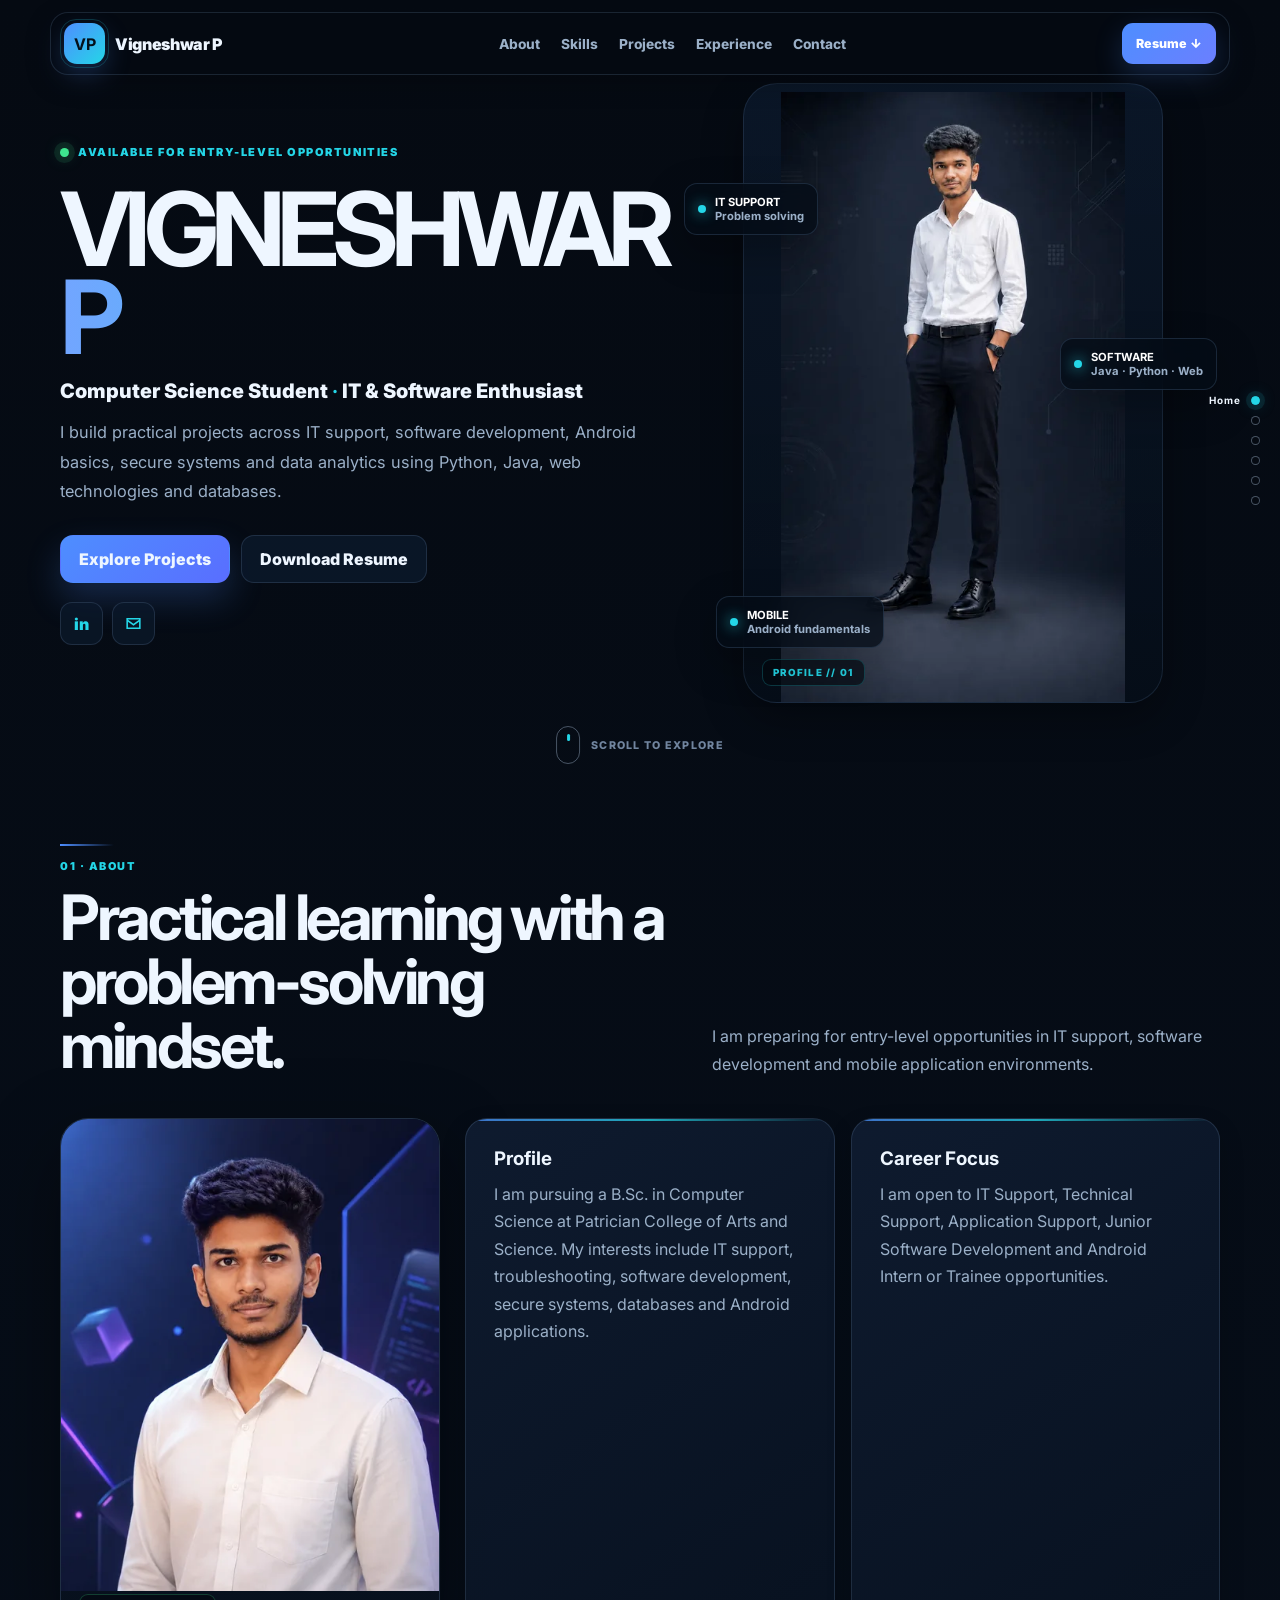
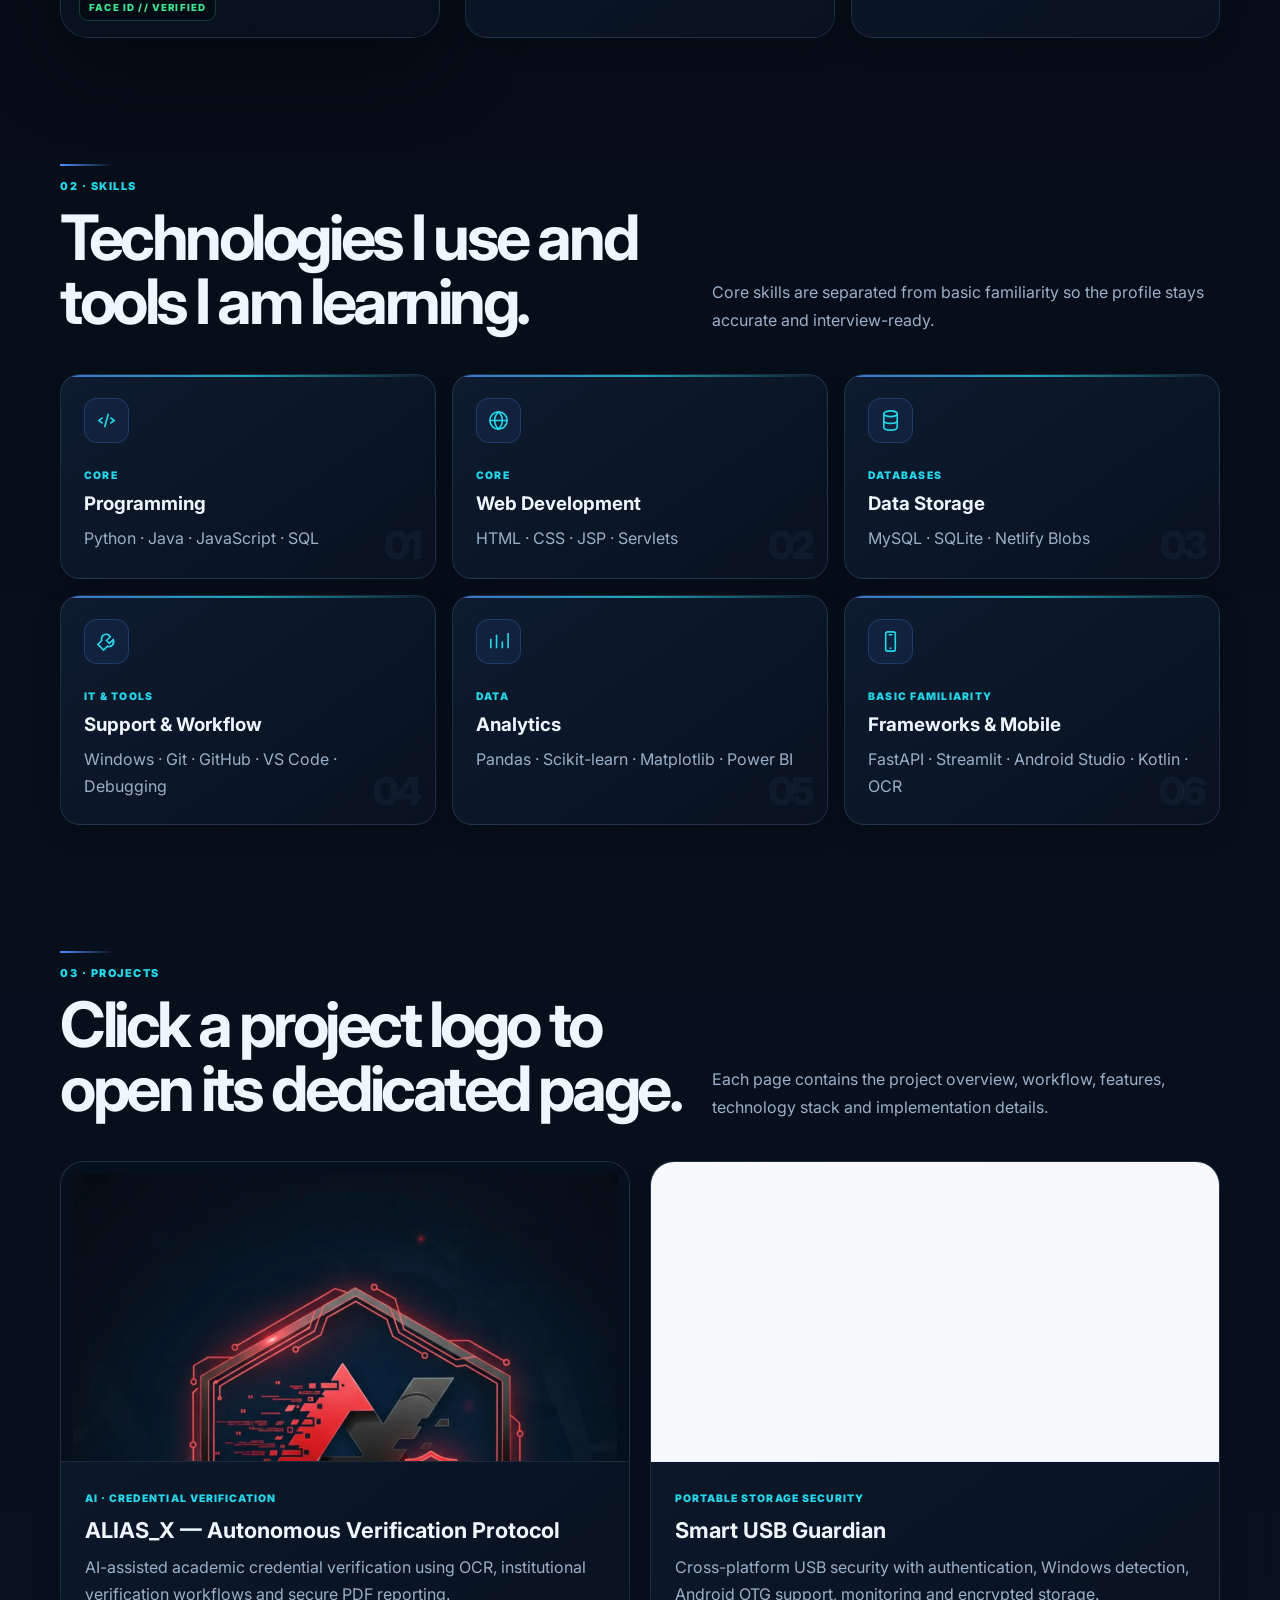
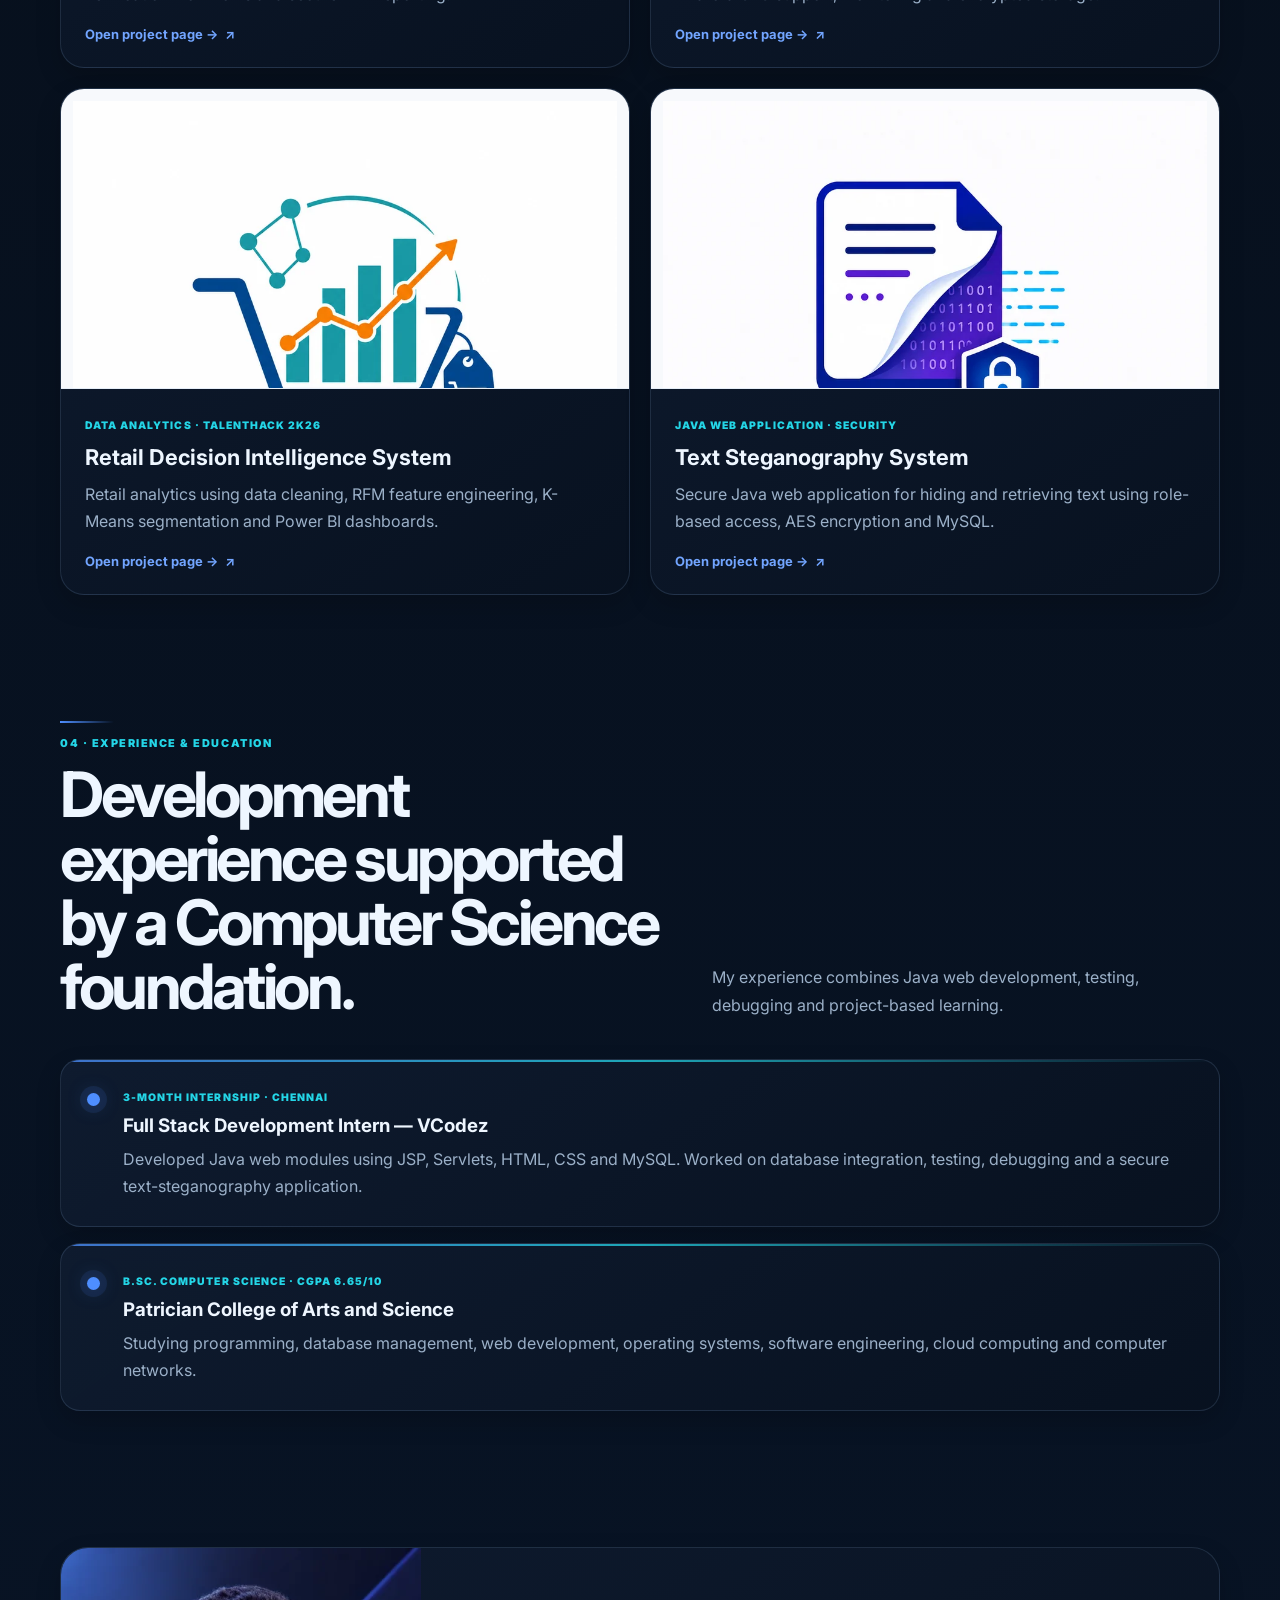
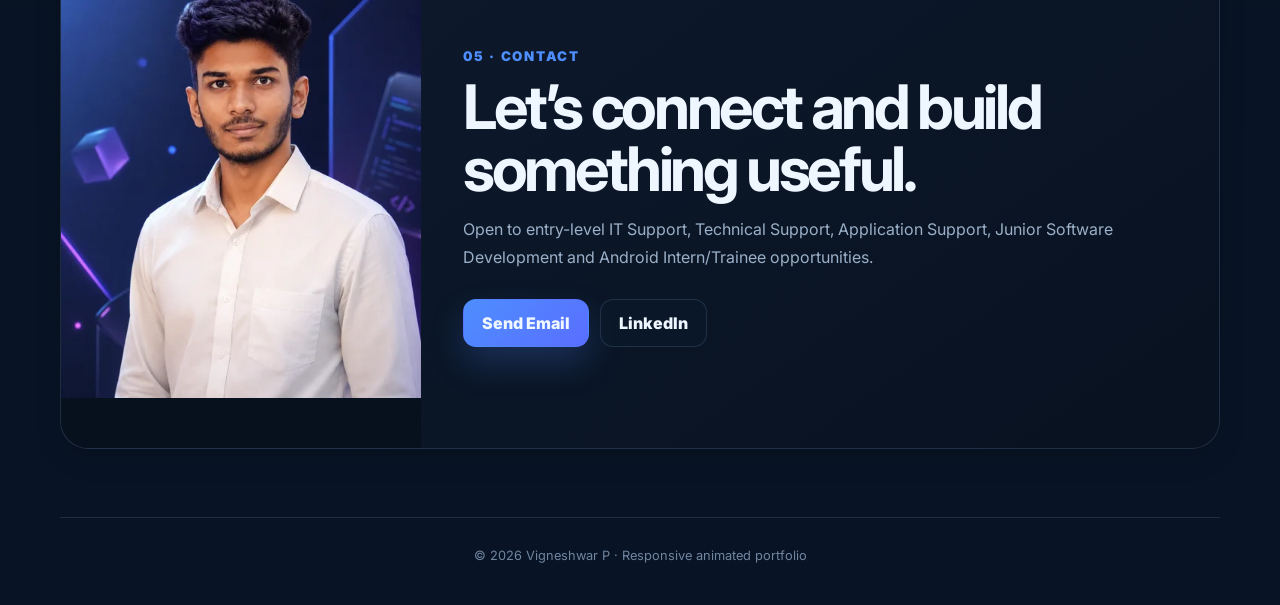
==== index.html @ 5cabbe76 "Add files via upload" ====
<!DOCTYPE html>

<html lang="en">
<head>
<meta charset="utf-8"/><meta content="width=device-width,initial-scale=1,viewport-fit=cover" name="viewport"/>
<meta content="Portfolio of Vigneshwar P" name="description"/>
<title>Vigneshwar P | Portfolio</title>
<meta content="#050a12" name="theme-color"/>
<meta content="dark" name="color-scheme"/>
<link href="https://fonts.googleapis.com" rel="preconnect"/>
<link crossorigin="" href="https://fonts.gstatic.com" rel="preconnect"/>
<link href="https://fonts.googleapis.com/css2?family=Inter:wght@400;500;600;700;800;900&amp;display=swap" rel="stylesheet"/>
<link href="assets/css/main.css?v=responsive-3" rel="stylesheet"/>
<link href="assets/images/favicon.svg" rel="icon" type="image/svg+xml"/></head>
<body><div aria-hidden="true" class="boot-screen" id="boot"><div class="boot-core"><div class="boot-logo">VP</div><p>INITIALIZING PORTFOLIO</p><div class="boot-line"><span></span></div></div></div>
<aside aria-label="Page section guide" class="section-guide"><a href="#home"><b>Home</b><span></span></a><a href="#about"><b>About</b><span></span></a><a href="#skills"><b>Skills</b><span></span></a><a href="#projects"><b>Projects</b><span></span></a><a href="#experience"><b>Experience</b><span></span></a><a href="#contact"><b>Contact</b><span></span></a></aside><div class="progress" id="progress"></div>
<header class="header">
<a class="brand" href="#home"><b>VP</b><span>Vigneshwar P</span></a>
<button aria-label="Open navigation" aria-controls="nav" class="menu" id="menu" type="button"><span aria-hidden="true" class="menu-icon"><i></i><i></i><i></i></span></button>
<nav class="nav" id="nav"><a href="#about">About</a><a href="#skills">Skills</a><a href="#projects">Projects</a><a href="#experience">Experience</a><a href="#contact">Contact</a></nav>
<a class="resume" download="Vigneshwar_P_Resume.pdf" href="assets/documents/Vigneshwar_P_Resume.pdf">Resume ↓</a>
</header>
<main>
<section class="section hero" id="home">
<div class="hero-copy">
<div class="eyebrow">AVAILABLE FOR ENTRY-LEVEL OPPORTUNITIES</div>
<h1>VIGNESHWAR<span>P</span></h1>
<p class="role">Computer Science Student <strong>·</strong> IT &amp; Software Enthusiast</p>
<p class="hero-summary">I build practical projects across IT support, software development, Android basics, secure systems and data analytics using Python, Java, web technologies and databases.</p>
<div class="hero-actions"><a class="btn primary" href="#projects">Explore Projects</a><a class="btn" download="Vigneshwar_P_Resume.pdf" href="assets/documents/Vigneshwar_P_Resume.pdf">Download Resume</a></div>
<div class="socials"><a aria-label="LinkedIn" href="https://www.linkedin.com/in/vigneshwar-p" rel="noreferrer" target="_blank">in</a><a aria-label="Email" href="mailto:pvicky6942@gmail.com"><svg aria-hidden="true" viewbox="0 0 24 24"><path d="M3 5h18v14H3V5Zm2 2v.3l7 5.1 7-5.1V7H5Zm14 10V9.8l-7 5.1-7-5.1V17h14Z"></path></svg></a></div>
</div>
<div class="hero-visual"><div class="hero-orb"></div><div class="hero-frame"><img alt="Vigneshwar P" decoding="async" fetchpriority="high" height="1350" loading="eager" sizes="(max-width:620px) 290px, 360px" src="assets/images/profile-full-760.webp" srcset="assets/images/profile-full-480.webp 480w, assets/images/profile-full-760.webp 760w" width="760"/></div><div class="hud-chip hud-one"><i></i><span><strong>IT SUPPORT</strong><br/>Problem solving</span></div><div class="hud-chip hud-two"><i></i><span><strong>SOFTWARE</strong><br/>Java · Python · Web</span></div><div class="hud-chip hud-three"><i></i><span><strong>MOBILE</strong><br/>Android fundamentals</span></div></div>
<a class="scroll-guide" href="#about"><span class="mouse"></span><span>SCROLL TO EXPLORE</span></a></section>
<section class="section" id="about">
<div class="section-head reveal"><div><small>01 · ABOUT</small><h2>Practical learning with a problem-solving mindset.</h2></div><p>I am preparing for entry-level opportunities in IT support, software development and mobile application environments.</p></div>
<div class="about-grid">
<div class="about-photo reveal"><img alt="Vigneshwar P portrait" decoding="async" height="900" loading="lazy" sizes="(max-width:620px) 100vw, 360px" src="assets/images/profile-portrait-720.webp" srcset="assets/images/profile-portrait-480.webp 480w, assets/images/profile-portrait-720.webp 720w" width="720"/></div>
<div class="about-content stagger">
<article class="panel"><h3>Profile</h3><p>I am pursuing a B.Sc. in Computer Science at Patrician College of Arts and Science. My interests include IT support, troubleshooting, software development, secure systems, databases and Android applications.</p></article>
<article class="panel"><h3>Career Focus</h3><p>I am open to IT Support, Technical Support, Application Support, Junior Software Development and Android Intern or Trainee opportunities.</p></article>
</div>
</div>
</section>
<section class="section" id="skills">
<div class="section-head reveal"><div><small>02 · SKILLS</small><h2>Technologies I use and tools I am learning.</h2></div><p>Core skills are separated from basic familiarity so the profile stays accurate and interview-ready.</p></div>
<div class="skills-grid stagger">
<article class="skill-card" data-code="01"><div class="skill-icon"><svg viewbox="0 0 24 24"><path d="m8 9-4 3 4 3M16 9l4 3-4 3M14 5l-4 14"></path></svg></div><small>CORE</small><h3>Programming</h3><p>Python · Java · JavaScript · SQL</p></article>
<article class="skill-card" data-code="02"><div class="skill-icon"><svg viewbox="0 0 24 24"><circle cx="12" cy="12" r="9"></circle><path d="M3 12h18M12 3c3 3 4 6 4 9s-1 6-4 9c-3-3-4-6-4-9s1-6 4-9Z"></path></svg></div><small>CORE</small><h3>Web Development</h3><p>HTML · CSS · JSP · Servlets</p></article>
<article class="skill-card" data-code="03"><div class="skill-icon"><svg viewbox="0 0 24 24"><ellipse cx="12" cy="5" rx="7" ry="3"></ellipse><path d="M5 5v7c0 1.7 3.1 3 7 3s7-1.3 7-3V5M5 12v7c0 1.7 3.1 3 7 3s7-1.3 7-3v-7"></path></svg></div><small>DATABASES</small><h3>Data Storage</h3><p>MySQL · SQLite · Netlify Blobs</p></article>
<article class="skill-card" data-code="04"><div class="skill-icon"><svg viewbox="0 0 24 24"><path d="M14 5a5 5 0 0 0-7 6L3 15l6 6 4-4a5 5 0 0 0 6-7l-4 4-3-3 4-4Z"></path></svg></div><small>IT &amp; TOOLS</small><h3>Support &amp; Workflow</h3><p>Windows · Git · GitHub · VS Code · Debugging</p></article>
<article class="skill-card" data-code="05"><div class="skill-icon"><svg viewbox="0 0 24 24"><path d="M4 19V9M10 19V5M16 19v-7M22 19V3"></path></svg></div><small>DATA</small><h3>Analytics</h3><p>Pandas · Scikit-learn · Matplotlib · Power BI</p></article>
<article class="skill-card" data-code="06"><div class="skill-icon"><svg viewbox="0 0 24 24"><rect height="20" rx="2" width="10" x="7" y="2"></rect><path d="M10 5h4M11 19h2"></path></svg></div><small>BASIC FAMILIARITY</small><h3>Frameworks &amp; Mobile</h3><p>FastAPI · Streamlit · Android Studio · Kotlin · OCR</p></article>
</div>
</section>
<section class="section" id="projects">
<div class="section-head reveal"><div><small>03 · PROJECTS</small><h2>Click a project logo to open its dedicated page.</h2></div><p>Each page contains the project overview, workflow, features, technology stack and implementation details.</p></div>
<div class="projects-grid stagger"><a aria-label="Open ALIAS_X — Autonomous Verification Protocol project page" class="project-card" href="alias-x.html">
<div class="project-logo dark-logo"><img alt="ALIAS_X — Autonomous Verification Protocol logo" decoding="async" height="924" loading="lazy" sizes="(max-width:620px) 100vw, 560px" src="assets/images/logos/alias-x-900.webp" srcset="assets/images/logos/alias-x-480.webp 480w, assets/images/logos/alias-x-900.webp 900w" width="873"/></div>
<div class="project-copy">
<span>AI · CREDENTIAL VERIFICATION</span>
<h3>ALIAS_X — Autonomous Verification Protocol</h3>
<p>AI-assisted academic credential verification using OCR, institutional verification workflows and secure PDF reporting.</p>
<b>Open project page →</b>
</div>
</a>
<a aria-label="Open Smart USB Guardian project page" class="project-card" href="smart-usb-guardian.html">
<div class="project-logo"><img alt="Smart USB Guardian logo" decoding="async" height="900" loading="lazy" sizes="(max-width:620px) 100vw, 560px" src="assets/images/logos/smart-usb-guardian-900.webp" srcset="assets/images/logos/smart-usb-guardian-480.webp 480w, assets/images/logos/smart-usb-guardian-900.webp 900w" width="900"/></div>
<div class="project-copy">
<span>PORTABLE STORAGE SECURITY</span>
<h3>Smart USB Guardian</h3>
<p>Cross-platform USB security with authentication, Windows detection, Android OTG support, monitoring and encrypted storage.</p>
<b>Open project page →</b>
</div>
</a>
<a aria-label="Open Retail Decision Intelligence System project page" class="project-card" href="retail-decision-intelligence.html">
<div class="project-logo"><img alt="Retail Decision Intelligence System logo" decoding="async" height="900" loading="lazy" sizes="(max-width:620px) 100vw, 560px" src="assets/images/logos/retail-decision-intelligence-900.webp" srcset="assets/images/logos/retail-decision-intelligence-480.webp 480w, assets/images/logos/retail-decision-intelligence-900.webp 900w" width="900"/></div>
<div class="project-copy">
<span>DATA ANALYTICS · TALENTHACK 2K26</span>
<h3>Retail Decision Intelligence System</h3>
<p>Retail analytics using data cleaning, RFM feature engineering, K-Means segmentation and Power BI dashboards.</p>
<b>Open project page →</b>
</div>
</a>
<a aria-label="Open Text Steganography System project page" class="project-card" href="text-steganography.html">
<div class="project-logo"><img alt="Text Steganography System logo" decoding="async" height="900" loading="lazy" sizes="(max-width:620px) 100vw, 560px" src="assets/images/logos/text-steganography-900.webp" srcset="assets/images/logos/text-steganography-480.webp 480w, assets/images/logos/text-steganography-900.webp 900w" width="900"/></div>
<div class="project-copy">
<span>JAVA WEB APPLICATION · SECURITY</span>
<h3>Text Steganography System</h3>
<p>Secure Java web application for hiding and retrieving text using role-based access, AES encryption and MySQL.</p>
<b>Open project page →</b>
</div>
</a></div>
</section>
<section class="section" id="experience">
<div class="section-head reveal"><div><small>04 · EXPERIENCE &amp; EDUCATION</small><h2>Development experience supported by a Computer Science foundation.</h2></div><p>My experience combines Java web development, testing, debugging and project-based learning.</p></div>
<div class="timeline stagger">
<article><small>3-MONTH INTERNSHIP · CHENNAI</small><h3>Full Stack Development Intern — VCodez</h3><p>Developed Java web modules using JSP, Servlets, HTML, CSS and MySQL. Worked on database integration, testing, debugging and a secure text-steganography application.</p></article>
<article><small>B.SC. COMPUTER SCIENCE · CGPA 6.65/10</small><h3>Patrician College of Arts and Science</h3><p>Studying programming, database management, web development, operating systems, software engineering, cloud computing and computer networks.</p></article>
</div>
</section>
<section class="section" id="contact">
<div class="contact-card reveal"><div class="contact-photo"><img alt="Vigneshwar P" decoding="async" height="900" loading="lazy" sizes="(max-width:620px) 100vw, 360px" src="assets/images/profile-portrait-720.webp" srcset="assets/images/profile-portrait-480.webp 480w, assets/images/profile-portrait-720.webp 720w" width="720"/></div><div class="contact-copy"><small style="color:var(--blue);font-weight:900;letter-spacing:.13em">05 · CONTACT</small><h2>Let’s connect and build something useful.</h2><p>Open to entry-level IT Support, Technical Support, Application Support, Junior Software Development and Android Intern/Trainee opportunities.</p><div class="hero-actions"><a class="btn primary" href="mailto:pvicky6942@gmail.com">Send Email</a><a class="btn" href="https://www.linkedin.com/in/vigneshwar-p" rel="noreferrer" target="_blank">LinkedIn</a></div></div></div>
</section>
</main>
<footer>© <span id="year"></span> Vigneshwar P · Responsive animated portfolio</footer>
<script defer="" src="assets/js/main.js?v=responsive-3"></script>
</body>
</html>
---- assets/css/main.css ----
:root{
  --bg:#050a12;--bg-2:#07101d;--surface:#0b1525;--surface-2:#0f1c30;--surface-3:#13233b;
  --text:#eef6ff;--muted:#9bb0c8;--muted-2:#71859f;--line:rgba(143,178,220,.16);
  --blue:#4e8eff;--blue-2:#72a5ff;--cyan:#24d6e7;--violet:#8b5cf6;--green:#3ee58f;
  --danger:#ff668a;--shadow:0 28px 80px rgba(0,0,0,.38);--soft-shadow:0 16px 40px rgba(0,0,0,.25);
  --radius:24px;--font:"Inter","Roboto","Segoe UI",Arial,sans-serif
}
*{box-sizing:border-box}
html{scroll-behavior:smooth;scroll-padding-top:96px;-webkit-text-size-adjust:100%;text-size-adjust:100%}
body{margin:0;min-height:100%;overflow-x:hidden;color:var(--text);font-family:var(--font);font-synthesis:none;-webkit-font-smoothing:antialiased;text-rendering:optimizeLegibility;background:
  radial-gradient(circle at 14% 4%,rgba(78,142,255,.16),transparent 32rem),
  radial-gradient(circle at 88% 20%,rgba(36,214,231,.10),transparent 30rem),
  radial-gradient(circle at 60% 85%,rgba(139,92,246,.08),transparent 35rem),var(--bg)}
body::before{content:"";position:fixed;inset:0;z-index:-3;pointer-events:none;background-image:url("../images/tech-grid.svg");background-size:min(1200px,100vw) auto;background-position:center top;background-repeat:repeat-y;opacity:.34}
body::after{content:"";position:fixed;inset:0;z-index:-4;pointer-events:none;background-image:linear-gradient(rgba(126,164,211,.035) 1px,transparent 1px),linear-gradient(90deg,rgba(126,164,211,.035) 1px,transparent 1px);background-size:46px 46px;mask-image:linear-gradient(to bottom,rgba(0,0,0,.72),transparent 84%)}
a{color:inherit;text-decoration:none}img{display:block;max-width:100%;height:auto}button{font:inherit}button,a{-webkit-tap-highlight-color:transparent}::selection{background:rgba(78,142,255,.34);color:#fff}
.progress{position:fixed;left:0;top:0;z-index:9999;width:100%;height:3px;transform:scaleX(0);transform-origin:left;background:linear-gradient(90deg,var(--blue),var(--cyan),var(--violet));box-shadow:0 0 18px rgba(36,214,231,.5);will-change:transform}
.boot-screen{position:fixed;inset:0;z-index:10000;display:grid;place-items:center;background:#03070d;transition:opacity .45s ease,visibility .45s ease;animation:bootFallback .01s 1.65s forwards}
.boot-screen.hide{opacity:0;visibility:hidden}.boot-core{text-align:center}.boot-logo{width:78px;height:78px;margin:auto;display:grid;place-items:center;border:1px solid rgba(78,142,255,.45);border-radius:22px;background:linear-gradient(145deg,#0c1a2e,#07101d);font-weight:950;font-size:1.4rem;color:#fff;box-shadow:0 0 0 8px rgba(78,142,255,.05),0 0 54px rgba(36,214,231,.18);animation:bootPulse .9s ease both}.boot-core p{margin:20px 0 12px;color:var(--muted);font-size:.68rem;font-weight:850;letter-spacing:.2em}.boot-line{width:220px;height:3px;overflow:hidden;border-radius:999px;background:#122035}.boot-line span{display:block;width:0;height:100%;background:linear-gradient(90deg,var(--blue),var(--cyan));animation:bootLoad .8s .08s forwards}@keyframes bootFallback{to{opacity:0;visibility:hidden;pointer-events:none}}@keyframes bootPulse{from{opacity:0;transform:scale(.55) rotate(-10deg)}to{opacity:1;transform:none}}@keyframes bootLoad{to{width:100%}}
.header{position:fixed;top:12px;left:50%;z-index:800;transform:translateX(-50%);width:min(1180px,calc(100% - 24px));display:flex;align-items:center;justify-content:space-between;gap:18px;padding:10px 13px;border:1px solid var(--line);border-radius:18px;background:rgba(7,16,29,.84);backdrop-filter:blur(16px);box-shadow:0 12px 40px rgba(0,0,0,.26);transition:background .2s,border-color .2s,box-shadow .2s}
.header.scrolled{background:rgba(5,10,18,.96);border-color:rgba(78,142,255,.25);box-shadow:0 16px 46px rgba(0,0,0,.34)}
.brand{display:flex;align-items:center;gap:10px;font-weight:900;white-space:nowrap}.brand b{position:relative;display:grid;place-items:center;width:41px;height:41px;border-radius:13px;background:linear-gradient(135deg,var(--blue),var(--cyan));color:#04101a;box-shadow:0 10px 26px rgba(78,142,255,.25)}.brand b::after{content:"";position:absolute;inset:-4px;border:1px solid rgba(36,214,231,.3);border-radius:16px;opacity:.7}.brand span{letter-spacing:-.02em}
.nav{display:flex;align-items:center;gap:21px;color:var(--muted);font-size:.86rem;font-weight:760}.nav a{position:relative;padding:11px 0;transition:color .2s}.nav a::after{content:"";position:absolute;left:0;right:0;bottom:5px;height:2px;transform:scaleX(0);transform-origin:left;border-radius:99px;background:linear-gradient(90deg,var(--blue),var(--cyan));transition:transform .23s}.nav a:hover,.nav a.active{color:#fff}.nav a:hover::after,.nav a.active::after{transform:scaleX(1)}
.resume{display:inline-flex;align-items:center;justify-content:center;min-height:41px;padding:10px 14px;border-radius:11px;background:linear-gradient(135deg,var(--blue),#6b7fff);color:#fff;font-size:.78rem;font-weight:860;box-shadow:0 10px 28px rgba(78,142,255,.22);transition:transform .2s,box-shadow .2s}.resume:hover{transform:translateY(-2px);box-shadow:0 14px 34px rgba(78,142,255,.3)}
.menu{display:none;width:42px;height:42px;padding:0;border:1px solid var(--line);border-radius:12px;background:var(--surface-2);color:var(--text);place-items:center}.menu-icon{display:grid;width:20px;gap:4px}.menu-icon i{height:2px;border-radius:99px;background:currentColor;transition:.2s}.menu[aria-expanded="true"] .menu-icon i:nth-child(1){transform:translateY(6px) rotate(45deg)}.menu[aria-expanded="true"] .menu-icon i:nth-child(2){opacity:0}.menu[aria-expanded="true"] .menu-icon i:nth-child(3){transform:translateY(-6px) rotate(-45deg)}
.section{width:min(1160px,calc(100% - 34px));margin:auto;padding:100px 0;position:relative}.hero{min-height:100vh;padding-top:130px;display:grid;grid-template-columns:1.05fr .95fr;align-items:center;gap:45px}.hero-copy{position:relative;z-index:3;opacity:0;transform:translateX(-42px)}body.ready .hero-copy{animation:copyIn .82s .05s cubic-bezier(.2,.8,.2,1) forwards}@keyframes copyIn{to{opacity:1;transform:none}}
.eyebrow{display:inline-flex;align-items:center;gap:9px;color:var(--cyan);font-size:.69rem;font-weight:900;letter-spacing:.14em}.eyebrow::before{content:"";width:9px;height:9px;border-radius:50%;background:var(--green);box-shadow:0 0 0 6px rgba(62,229,143,.10),0 0 16px rgba(62,229,143,.4)}
.hero h1{margin:24px 0 18px;font-size:clamp(3.8rem,8vw,7.4rem);line-height:.86;letter-spacing:-.075em}.hero h1 span{display:block;background:linear-gradient(90deg,var(--blue-2),var(--cyan));-webkit-background-clip:text;background-clip:text;color:transparent}.role{margin:0 0 15px;font-size:clamp(1.02rem,2vw,1.25rem);font-weight:850}.role strong{color:var(--cyan)}.hero-summary{max-width:690px;margin:0;color:var(--muted);line-height:1.82;font-size:1.02rem}
.hero-actions{display:flex;gap:11px;flex-wrap:wrap;margin-top:28px}.btn{display:inline-flex;align-items:center;justify-content:center;gap:9px;min-height:48px;padding:12px 18px;border:1px solid var(--line);border-radius:13px;background:rgba(12,25,43,.82);color:var(--text);font-weight:850;transition:transform .2s,border-color .2s,background .2s,box-shadow .2s}.btn:hover{transform:translateY(-3px);border-color:rgba(78,142,255,.45);background:var(--surface-2);box-shadow:var(--soft-shadow)}.btn.primary{border-color:transparent;background:linear-gradient(135deg,var(--blue),#596eff);box-shadow:0 16px 34px rgba(78,142,255,.22)}.btn.primary:hover{box-shadow:0 20px 42px rgba(78,142,255,.32)}
.socials{display:flex;gap:9px;margin-top:19px}.socials a{display:grid;place-items:center;width:43px;height:43px;border:1px solid var(--line);border-radius:12px;background:rgba(12,25,43,.72);color:var(--cyan);font-weight:950;transition:.2s}.socials a:hover{transform:translateY(-3px);border-color:rgba(36,214,231,.4);box-shadow:0 14px 30px rgba(0,0,0,.25)}.socials svg{width:19px;height:19px;fill:currentColor}
.hero-visual{position:relative;min-height:650px;display:grid;place-items:center;isolation:isolate}.hero-orb{position:absolute;width:560px;height:560px;border-radius:50%;background:radial-gradient(circle,rgba(78,142,255,.20),rgba(36,214,231,.07) 42%,transparent 70%);filter:blur(1px);animation:orbBreath 5s ease-in-out infinite}.hero-visual::before,.hero-visual::after{content:"";position:absolute;border-radius:50%;border:1px solid rgba(78,142,255,.22);z-index:-1}.hero-visual::before{width:500px;height:500px;animation:orbit 22s linear infinite}.hero-visual::after{width:600px;height:360px;transform:rotate(27deg);border-color:rgba(36,214,231,.16);animation:orbitReverse 26s linear infinite}@keyframes orbit{to{rotate:360deg}}@keyframes orbitReverse{to{rotate:-360deg}}@keyframes orbBreath{50%{transform:scale(.94);opacity:.72}}
.hero-frame{position:relative;width:min(420px,86vw);height:620px;overflow:hidden;border:1px solid rgba(130,169,218,.2);border-radius:34px;background:linear-gradient(180deg,rgba(13,28,48,.7),rgba(6,14,25,.88));box-shadow:0 32px 95px rgba(0,0,0,.48),inset 0 0 0 1px rgba(255,255,255,.025);opacity:0;transform:translateY(70px) scale(.9);will-change:transform}.hero-frame::before{content:"";position:absolute;inset:0;z-index:2;pointer-events:none;background:linear-gradient(120deg,transparent 35%,rgba(255,255,255,.07) 48%,transparent 61%);transform:translateX(-120%);animation:frameScan 7s 1.5s ease-in-out infinite}.hero-frame::after{content:"PROFILE // 01";position:absolute;left:18px;bottom:16px;z-index:3;padding:7px 10px;border:1px solid rgba(36,214,231,.23);border-radius:9px;background:rgba(4,10,18,.66);color:var(--cyan);font-size:.61rem;font-weight:850;letter-spacing:.13em;backdrop-filter:blur(8px)}body.ready .hero-frame{animation:frameIn .95s .12s cubic-bezier(.16,.86,.24,1) forwards}@keyframes frameIn{to{opacity:1;transform:none}}@keyframes frameScan{0%,65%,100%{transform:translateX(-120%)}78%{transform:translateX(120%)}}.hero-frame img{width:100%;height:100%;object-fit:contain;object-position:center top;transform:none;padding-top:8px}
.hud-chip{position:absolute;z-index:5;display:flex;align-items:center;gap:9px;max-width:190px;padding:11px 13px;border:1px solid rgba(130,169,218,.18);border-radius:13px;background:rgba(5,12,22,.78);box-shadow:0 16px 42px rgba(0,0,0,.28);backdrop-filter:blur(12px);color:var(--muted);font-size:.7rem;font-weight:720;opacity:0;transform:translateY(16px)}.hud-chip i{width:8px;height:8px;border-radius:50%;background:var(--cyan);box-shadow:0 0 14px var(--cyan)}.hud-chip strong{color:#fff}.hud-one{left:-28px;top:115px}.hud-two{right:-22px;top:270px}.hud-three{left:4px;bottom:70px}body.ready .hud-chip{animation:hudIn .5s .75s forwards,hudFloat 4.8s 1.3s ease-in-out infinite}body.ready .hud-two{animation-delay:.88s,1.45s}body.ready .hud-three{animation-delay:1.01s,1.58s}@keyframes hudIn{to{opacity:1;transform:none}}@keyframes hudFloat{50%{transform:translateY(-7px)}}
.scroll-guide{position:absolute;left:50%;bottom:22px;display:flex;align-items:center;gap:11px;color:var(--muted-2);font-size:.67rem;font-weight:820;letter-spacing:.12em;transform:translateX(-50%)}.mouse{width:24px;height:38px;border:1px solid rgba(155,176,200,.45);border-radius:13px;display:grid;place-items:start center;padding-top:7px}.mouse::after{content:"";width:3px;height:7px;border-radius:99px;background:var(--cyan);animation:mouseMove 1.6s ease-in-out infinite}@keyframes mouseMove{0%{opacity:0;transform:translateY(0)}35%{opacity:1}100%{opacity:0;transform:translateY(12px)}}
.section-guide{position:fixed;right:20px;top:50%;z-index:350;display:grid;gap:8px;transform:translateY(-50%)}.section-guide a{display:flex;align-items:center;justify-content:flex-end;gap:10px;color:var(--muted-2);font-size:.62rem;font-weight:820;letter-spacing:.09em}.section-guide a b{max-width:0;overflow:hidden;opacity:0;white-space:nowrap;transition:max-width .25s,opacity .25s,color .25s}.section-guide a span{width:9px;height:9px;border:1px solid rgba(155,176,200,.45);border-radius:50%;background:var(--bg);transition:.25s}.section-guide a:hover b,.section-guide a.active b{max-width:80px;opacity:1;color:var(--text)}.section-guide a.active span{border-color:var(--cyan);background:var(--cyan);box-shadow:0 0 0 5px rgba(36,214,231,.10),0 0 16px rgba(36,214,231,.35)}
.section-head{display:grid;grid-template-columns:1.1fr .9fr;gap:30px;align-items:end;margin-bottom:40px}.section-head small{color:var(--cyan);font-size:.68rem;font-weight:900;letter-spacing:.14em}.section-head h2{margin:12px 0 0;font-size:clamp(2.35rem,4.9vw,4.25rem);line-height:1.02;letter-spacing:-.055em}.section-head p{margin:0;color:var(--muted);line-height:1.75}.section-head::after{content:"";position:absolute;left:0;top:42px;width:54px;height:2px;background:linear-gradient(90deg,var(--blue),transparent);transform:translateY(16px)}
.about-grid{display:grid;grid-template-columns:380px 1fr;gap:25px}.about-photo{position:relative;min-height:520px;border:1px solid var(--line);border-radius:28px;overflow:hidden;background:var(--surface);box-shadow:var(--shadow)}.about-photo::after{content:"FACE ID // VERIFIED";position:absolute;left:18px;bottom:16px;padding:7px 9px;border:1px solid rgba(62,229,143,.24);border-radius:9px;background:rgba(5,10,18,.76);color:var(--green);font-size:.61rem;font-weight:850;letter-spacing:.12em}.about-photo img{width:100%;height:100%;object-fit:contain;object-position:center top;background:linear-gradient(180deg,#0b1525,#07101d)}.about-content{display:grid;grid-template-columns:1fr 1fr;gap:16px}
.panel,.skill-card,.timeline article,.project-card,.contact-card{border:1px solid var(--line);background:linear-gradient(145deg,rgba(15,28,48,.95),rgba(8,18,32,.96));box-shadow:var(--soft-shadow)}.panel{position:relative;overflow:hidden;padding:28px;border-radius:22px}.panel::before,.skill-card::before,.timeline article::before{content:"";position:absolute;left:0;top:0;width:100%;height:2px;background:linear-gradient(90deg,var(--blue),var(--cyan),transparent);opacity:.75}.panel h3,.skill-card h3{margin:0 0 11px}.panel p,.skill-card p,.timeline p,.project-copy p,.contact-copy p{margin:0;color:var(--muted);line-height:1.72}
.skills-grid{display:grid;grid-template-columns:repeat(3,1fr);gap:16px}.skill-card{position:relative;overflow:hidden;min-height:205px;padding:23px;border-radius:20px;transition:transform .22s,border-color .22s,box-shadow .22s}.skill-card:hover{transform:translateY(-7px);border-color:rgba(78,142,255,.36);box-shadow:0 24px 56px rgba(0,0,0,.34)}.skill-icon{display:grid;place-items:center;width:45px;height:45px;margin-bottom:20px;border:1px solid rgba(78,142,255,.24);border-radius:13px;background:rgba(78,142,255,.08);color:var(--cyan)}.skill-icon svg{width:23px;height:23px;stroke:currentColor;fill:none;stroke-width:1.7}.skill-card small{color:var(--cyan);font-size:.65rem;font-weight:900;letter-spacing:.12em}.skill-card h3{margin:9px 0 10px}.skill-card::after{content:attr(data-code);position:absolute;right:15px;bottom:10px;color:rgba(139,175,220,.06);font-size:2.4rem;font-weight:950;letter-spacing:-.08em}
.projects-grid{display:grid;grid-template-columns:repeat(2,1fr);gap:20px}.project-card{position:relative;display:block;overflow:hidden;border-radius:24px;transition:transform .24s,border-color .24s,box-shadow .24s}.project-card::after{content:"";position:absolute;inset:0;pointer-events:none;background:linear-gradient(120deg,transparent 35%,rgba(78,142,255,.06),transparent 65%);transform:translateX(-100%);transition:transform .55s}.project-card:hover{transform:translateY(-8px);border-color:rgba(78,142,255,.35);box-shadow:0 32px 80px rgba(0,0,0,.45)}.project-card:hover::after{transform:translateX(100%)}.project-logo{height:300px;display:grid;place-items:center;overflow:hidden;background:#f7f9fc;border-bottom:1px solid var(--line)}.project-logo.dark-logo{background:#06101d}.project-logo img{width:100%;height:100%;object-fit:contain;padding:12px;transition:transform .4s}.project-card:hover .project-logo img{transform:scale(1.035)}.project-copy{padding:24px}.project-copy span{color:var(--cyan);font-size:.65rem;font-weight:900;letter-spacing:.1em}.project-copy h3{margin:11px 0;font-size:1.36rem}.project-copy b{display:inline-flex;align-items:center;gap:7px;margin-top:17px;color:var(--blue-2);font-size:.81rem}.project-copy b::after{content:"↗";transition:transform .2s}.project-card:hover .project-copy b::after{transform:translate(3px,-3px)}
.timeline{display:grid;gap:16px}.timeline article{position:relative;overflow:hidden;padding:25px 26px 25px 62px;border-radius:20px}.timeline article::after{content:"";position:absolute;left:26px;top:33px;width:13px;height:13px;border-radius:50%;background:var(--blue);box-shadow:0 0 0 7px rgba(78,142,255,.1),0 0 20px rgba(78,142,255,.36)}.timeline small{color:var(--cyan);font-size:.65rem;font-weight:900;letter-spacing:.1em}.timeline h3{margin:9px 0}
.contact-card{display:grid;grid-template-columns:360px 1fr;overflow:hidden;border-radius:28px}.contact-photo{min-height:500px;background:#07101d}.contact-photo img{width:100%;height:100%;object-fit:contain;object-position:center top;background:linear-gradient(180deg,#0b1525,#07101d)}.contact-copy{padding:42px;display:flex;flex-direction:column;justify-content:center}.contact-copy h2{margin:12px 0 16px;font-size:clamp(2.35rem,4.8vw,4.2rem);line-height:1.01;letter-spacing:-.055em}
footer{width:min(1160px,calc(100% - 34px));margin:auto;padding:30px 0 42px;border-top:1px solid var(--line);text-align:center;color:var(--muted-2);font-size:.8rem}
.reveal{opacity:0;transform:translateY(30px);transition:opacity .64s cubic-bezier(.2,.8,.2,1),transform .64s cubic-bezier(.2,.8,.2,1)}.reveal.show{opacity:1;transform:none}.stagger>*{opacity:0;transform:translateY(25px)}.stagger.show>*{animation:staggerIn .56s cubic-bezier(.2,.8,.2,1) forwards}.stagger.show>*:nth-child(2){animation-delay:.07s}.stagger.show>*:nth-child(3){animation-delay:.14s}.stagger.show>*:nth-child(4){animation-delay:.21s}.stagger.show>*:nth-child(5){animation-delay:.28s}.stagger.show>*:nth-child(6){animation-delay:.35s}@keyframes staggerIn{to{opacity:1;transform:none}}
@media(max-width:1100px){.section-guide{display:none}.hud-one{left:4px}.hud-two{right:4px}}
@media(max-width:930px){.nav,.resume{display:none}.menu{display:grid}.nav.open{position:absolute;left:0;right:0;top:64px;display:flex;flex-direction:column;align-items:stretch;gap:0;padding:12px;border:1px solid var(--line);border-radius:17px;background:#07101d;box-shadow:var(--shadow)}.nav.open a{padding:13px}.hero{grid-template-columns:1fr;padding-top:120px}.hero-copy{text-align:center}.hero-summary{margin:auto}.hero-actions,.socials{justify-content:center}.hero-visual{min-height:590px}.about-grid{grid-template-columns:1fr}.about-photo{min-height:500px}.skills-grid{grid-template-columns:repeat(2,1fr)}.projects-grid{grid-template-columns:1fr}.contact-card{grid-template-columns:1fr}.contact-photo{height:460px;min-height:460px}.scroll-guide{display:none}}
@media(max-width:767px){body::before{opacity:.16;background-size:900px auto}.header{top:8px;width:calc(100% - 16px);backdrop-filter:none;background:rgba(5,10,18,.97)}.hero{padding-top:108px;gap:15px}.hero-copy{max-width:100%;overflow:hidden}.hero h1{font-size:clamp(3.05rem,14vw,4.3rem);line-height:.9;letter-spacing:-.065em}.hero .eyebrow{max-width:100%;justify-content:center;font-size:.6rem;letter-spacing:.1em;line-height:1.5}.role{font-size:1rem;line-height:1.45}.hero-summary{font-size:.94rem;line-height:1.75}.hero-visual{min-height:500px}.hero-orb{width:345px;height:345px;animation:none}.hero-visual::before{width:365px;height:365px;animation:none}.hero-visual::after{width:410px;height:250px;animation:none}.hero-frame{width:min(305px,82vw);height:480px;border-radius:28px}.hero-frame::before{display:none}.hud-chip{display:none}.section{width:min(100% - 24px,1160px);padding:76px 0}.section-head{display:block}.section-head p{margin-top:15px}.section-head h2{font-size:2.42rem}.section-head::after{display:none}.about-content,.skills-grid{grid-template-columns:1fr}.project-logo{height:240px}.contact-photo{height:410px;min-height:410px}.contact-copy{padding:27px}.skill-card:hover,.project-card:hover,.btn:hover,.socials a:hover,.resume:hover{transform:none}.project-card:hover .project-logo img{transform:none}.boot-screen{transition-duration:.25s}.reveal{transition-duration:.46s}.stagger.show>*{animation-duration:.42s}}
@media(max-width:430px){.brand span{display:none}.hero-frame{height:455px}.project-logo{height:215px}.contact-photo{height:380px;min-height:380px}.btn{width:100%}.socials a{width:44px}.about-photo{min-height:430px}}
@media(prefers-reduced-motion:reduce){html{scroll-behavior:auto}*,*::before,*::after{animation-duration:.001ms!important;animation-iteration-count:1!important;transition-duration:.001ms!important}.boot-screen{display:none}.hero-copy,.hero-frame,.hud-chip,.reveal,.stagger>*{opacity:1!important;transform:none!important}.progress{display:none}}


/* Mobile/Android performance mode */
body.lite-ui{background:linear-gradient(180deg,#050a12 0%,#07101d 55%,#081426 100%)}
body.lite-ui::before,body.lite-ui::after{display:none}
body.lite-ui .header{backdrop-filter:none;background:rgba(5,10,18,.97);box-shadow:0 8px 26px rgba(0,0,0,.22)}
body.lite-ui .hero-orb,body.lite-ui .hero-visual::before,body.lite-ui .hero-visual::after,body.lite-ui .hero-frame::before{display:none}
body.lite-ui .hero-frame{box-shadow:0 16px 42px rgba(0,0,0,.32);border-color:rgba(130,169,218,.14)}
body.lite-ui .panel,body.lite-ui .skill-card,body.lite-ui .timeline article,body.lite-ui .project-card,body.lite-ui .contact-card{box-shadow:0 10px 24px rgba(0,0,0,.18)}
body.lite-ui .skill-card:hover,body.lite-ui .project-card:hover,body.lite-ui .btn:hover,body.lite-ui .socials a:hover,.resume:hover{transform:none;box-shadow:none}
body.lite-ui .reveal{transition-duration:.3s} body.lite-ui .stagger.show>*{animation-duration:.34s}
body.lite-ui .progress{height:2px;box-shadow:none}
body.lite-ui .boot-screen{display:none}
body.lite-ui .hero{min-height:auto}
body.lite-ui .hero-frame::after{backdrop-filter:none}
body.lite-ui .section{padding:68px 0}

@media(max-width:930px){
  .hero-frame{width:min(300px,82vw);height:470px}
  .about-photo img,.contact-photo img{padding:12px 12px 0}
}
@media(max-width:767px){
  body{background:#050a12}
  body::before,body::after{display:none}
  .hero{padding-top:102px}
  .hero-visual{min-height:455px}
  .hero-frame{width:min(292px,80vw);height:448px;border-radius:24px}
  .hero-frame img{padding-top:6px}
  .about-photo{min-height:390px}
  .contact-photo{height:360px;min-height:360px}
  .about-photo img,.contact-photo img{padding:10px 10px 0}
}
@media(max-width:430px){
  .hero-frame{width:min(280px,78vw);height:432px}
  .hero h1{font-size:clamp(2.8rem,13vw,4rem)}
}

/* =========================================================
   RESPONSIVE LAYOUT V3 — WINDOWS + ANDROID
   Mobile uses a normal-flow sticky header, natural image ratios,
   and a lightweight single-column hero to prevent overlap.
   ========================================================= */

:root{--mobile-gutter:16px;--mobile-header-height:66px}

@media(max-width:930px){
  html{scroll-padding-top:88px}
  body.menu-open{overflow:hidden}
  .header{
    position:sticky;
    top:max(8px,env(safe-area-inset-top));
    left:auto;
    transform:none;
    width:calc(100% - (var(--mobile-gutter) * 2));
    min-height:var(--mobile-header-height);
    margin:max(8px,env(safe-area-inset-top)) auto 0;
    padding:9px 11px;
    border-radius:18px;
    background:#07101d;
    backdrop-filter:none;
    -webkit-backdrop-filter:none;
  }
  .header.scrolled{background:#07101d;box-shadow:0 10px 28px rgba(0,0,0,.3)}
  .brand b{width:44px;height:44px}
  .menu{display:grid;width:44px;height:44px;flex:0 0 44px}
  .nav,.resume{display:none}
  .nav.open{
    position:absolute;
    top:calc(100% + 8px);
    left:0;
    right:0;
    display:grid;
    max-height:calc(100svh - 100px);
    overflow:auto;
    overscroll-behavior:contain;
    padding:10px;
    border:1px solid rgba(143,178,220,.2);
    border-radius:17px;
    background:#07101d;
    box-shadow:0 20px 55px rgba(0,0,0,.48);
  }
  .nav.open a{padding:14px 13px;border-radius:11px}
  .nav.open a:hover,.nav.open a.active{background:rgba(78,142,255,.1)}
  .nav.open a::after{display:none}

  .hero{
    min-height:auto;
    padding-top:34px;
    padding-bottom:64px;
    display:flex;
    flex-direction:column;
    align-items:stretch;
    gap:34px;
  }
  .hero-copy{order:1;width:100%;max-width:720px;margin-inline:auto;text-align:center;overflow:visible}
  .hero-visual{order:2;width:100%;min-height:0;display:block}
  .hero-frame{
    width:min(100%,360px);
    height:auto;
    aspect-ratio:760/1350;
    margin-inline:auto;
    border-radius:28px;
  }
  .hero-frame img{
    width:100%;
    height:100%;
    padding:0;
    object-fit:contain;
    object-position:center center;
  }
  .hero-frame::after{left:14px;bottom:14px}
  .hero-orb,.hero-visual::before,.hero-visual::after,.hud-chip{display:none!important}
  .hero h1{max-width:100%;font-size:clamp(3.15rem,12vw,5.2rem);line-height:.9;overflow-wrap:normal}
  .hero-summary{max-width:680px}
  .hero-actions,.socials{justify-content:center}
  .scroll-guide,.section-guide{display:none}

  .about-grid{grid-template-columns:1fr}
  .about-photo{width:min(100%,500px);min-height:0;aspect-ratio:4/5;margin-inline:auto}
  .about-photo img{width:100%;height:100%;padding:0;object-fit:contain;object-position:center center}
  .contact-card{grid-template-columns:1fr}
  .contact-photo{width:100%;height:auto;min-height:0;aspect-ratio:4/5}
  .contact-photo img{width:100%;height:100%;padding:0;object-fit:contain;object-position:center center}

  main>section:not(.hero){content-visibility:auto;contain-intrinsic-size:900px}
}

@media(max-width:767px){
  :root{--mobile-gutter:8px}
  html{scroll-padding-top:82px}
  body{background:#050a12}
  body::before,body::after{display:none!important}
  .header{border-radius:16px;box-shadow:0 8px 24px rgba(0,0,0,.28)}
  .brand{min-width:0}
  .brand span{max-width:170px;overflow:hidden;text-overflow:ellipsis}
  .section{width:calc(100% - 24px);padding:66px 0}
  .hero{width:calc(100% - 24px);padding-top:28px;padding-bottom:58px;gap:30px}
  .hero h1{margin:20px 0 15px;font-size:clamp(3rem,15vw,4.35rem);letter-spacing:-.065em}
  .hero .eyebrow{max-width:100%;justify-content:center;font-size:.59rem;letter-spacing:.09em;line-height:1.45}
  .role{font-size:.98rem;line-height:1.45}
  .hero-summary{font-size:.93rem;line-height:1.72}
  .hero-actions{display:grid;grid-template-columns:1fr 1fr;width:min(100%,520px);margin:24px auto 0}
  .hero-actions .btn{width:100%;min-width:0;padding-inline:12px}
  .socials{margin-top:17px}
  .hero-frame{width:min(100%,330px);border-radius:25px;box-shadow:0 14px 36px rgba(0,0,0,.3)}
  .hero-frame::after{font-size:.56rem}
  .section-head h2{font-size:clamp(2.1rem,10vw,2.7rem);overflow-wrap:anywhere}
  .about-content,.skills-grid,.projects-grid{grid-template-columns:1fr}
  .about-photo{width:min(100%,420px);aspect-ratio:4/5;min-height:0}
  .contact-photo{aspect-ratio:4/5;height:auto;min-height:0}
  .project-logo{height:auto;aspect-ratio:16/10}
  .project-logo img{padding:10px}
  .panel,.skill-card,.project-copy,.timeline article{padding:22px}
  .timeline article{padding-left:54px}
  .contact-copy{padding:25px 22px 28px}
  footer{width:calc(100% - 24px)}
}

@media(max-width:520px){
  .brand span{display:none}
  .hero-actions{grid-template-columns:1fr}
  .hero h1{font-size:clamp(2.8rem,15.5vw,4rem)}
  .hero-frame{width:min(100%,310px)}
  .about-photo{width:100%}
  .contact-photo{width:100%}
}

@media(max-width:360px){
  .hero{width:calc(100% - 18px)}
  .section{width:calc(100% - 18px)}
  .hero h1{font-size:2.7rem}
  .hero-frame{width:286px;max-width:100%}
  .header{width:calc(100% - 12px)}
}

@media(max-width:930px) and (orientation:landscape) and (min-width:640px){
  .hero{display:grid;grid-template-columns:1.05fr .75fr;align-items:center;text-align:left}
  .hero-copy{text-align:left}
  .hero-actions,.socials{justify-content:flex-start;margin-left:0}
  .hero-frame{width:min(100%,290px)}
  .hero .eyebrow{justify-content:flex-start}
}

/* Keep the long surname fully inside narrow Android viewports. */
@media(max-width:767px){
  .hero h1{font-size:clamp(2.7rem,12.8vw,3.9rem)}
}
@media(max-width:360px){
  .hero h1{font-size:clamp(2.45rem,12.5vw,2.8rem)}
}
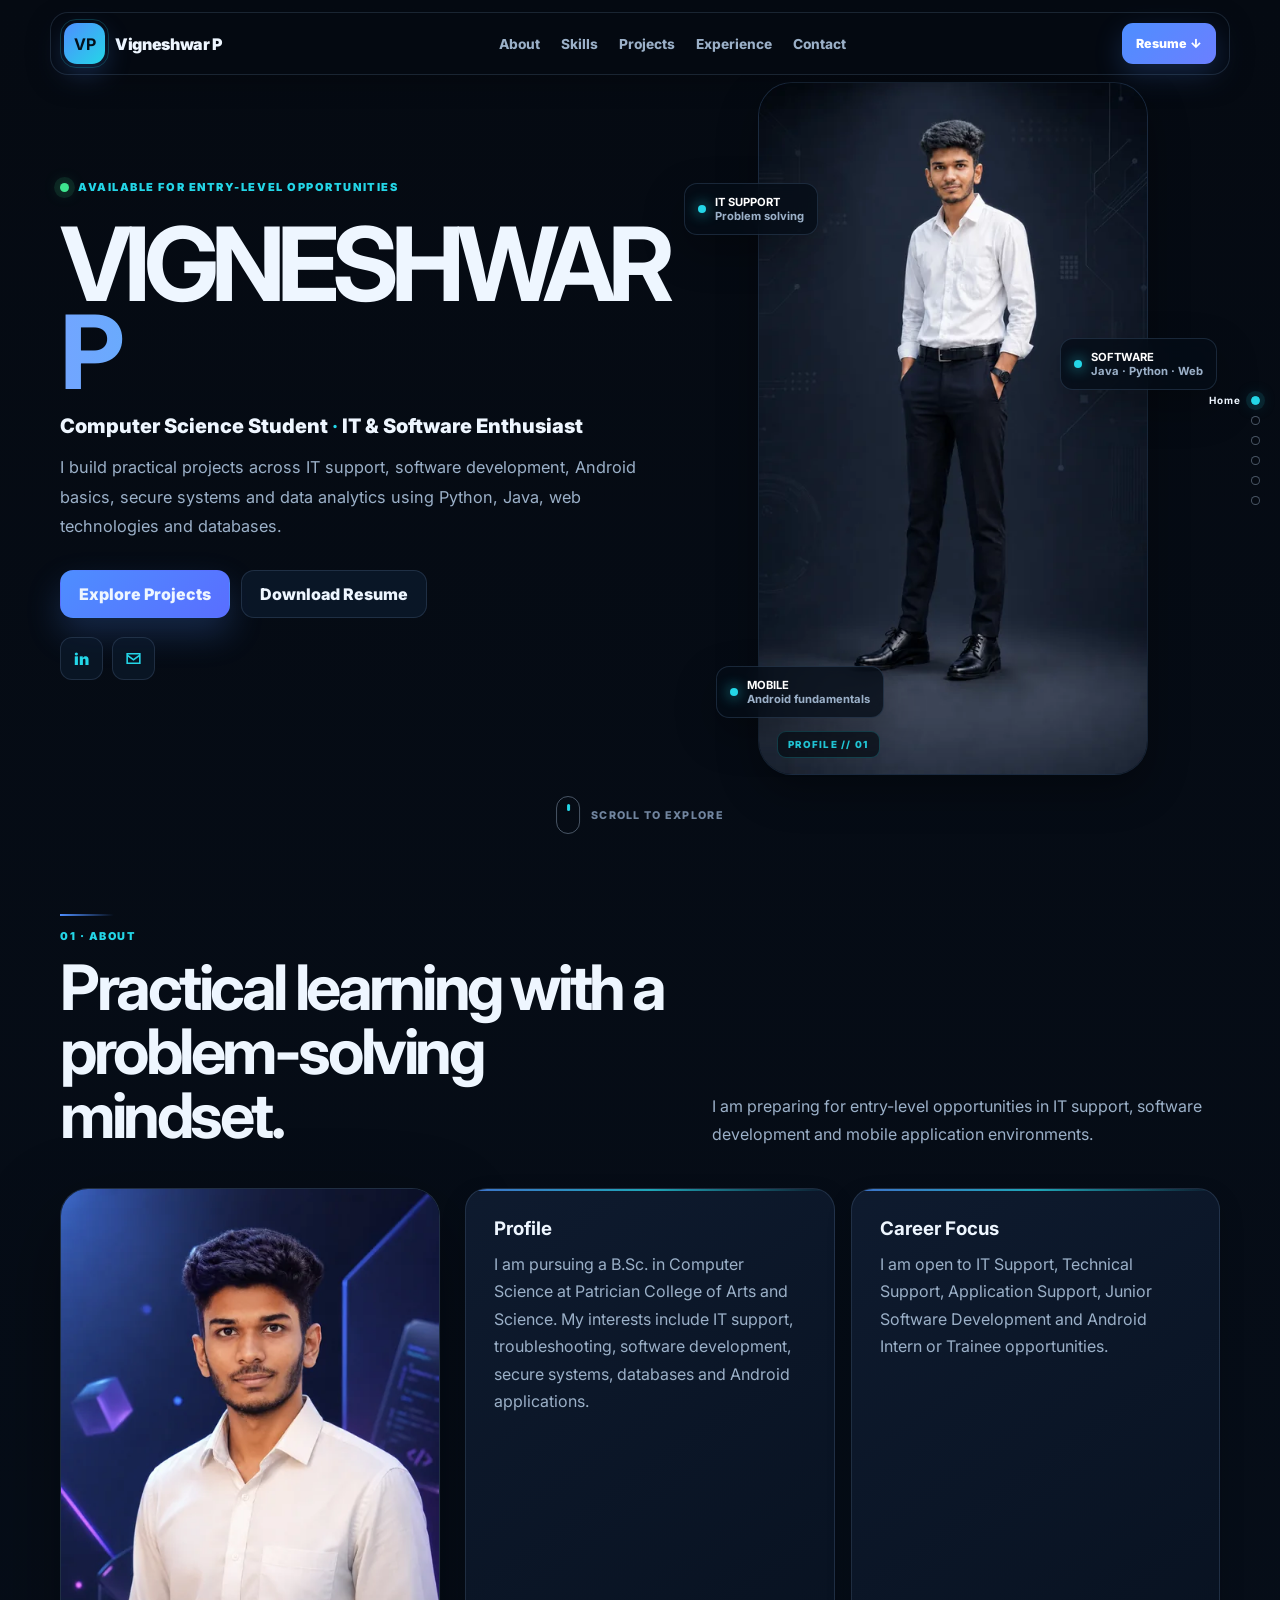
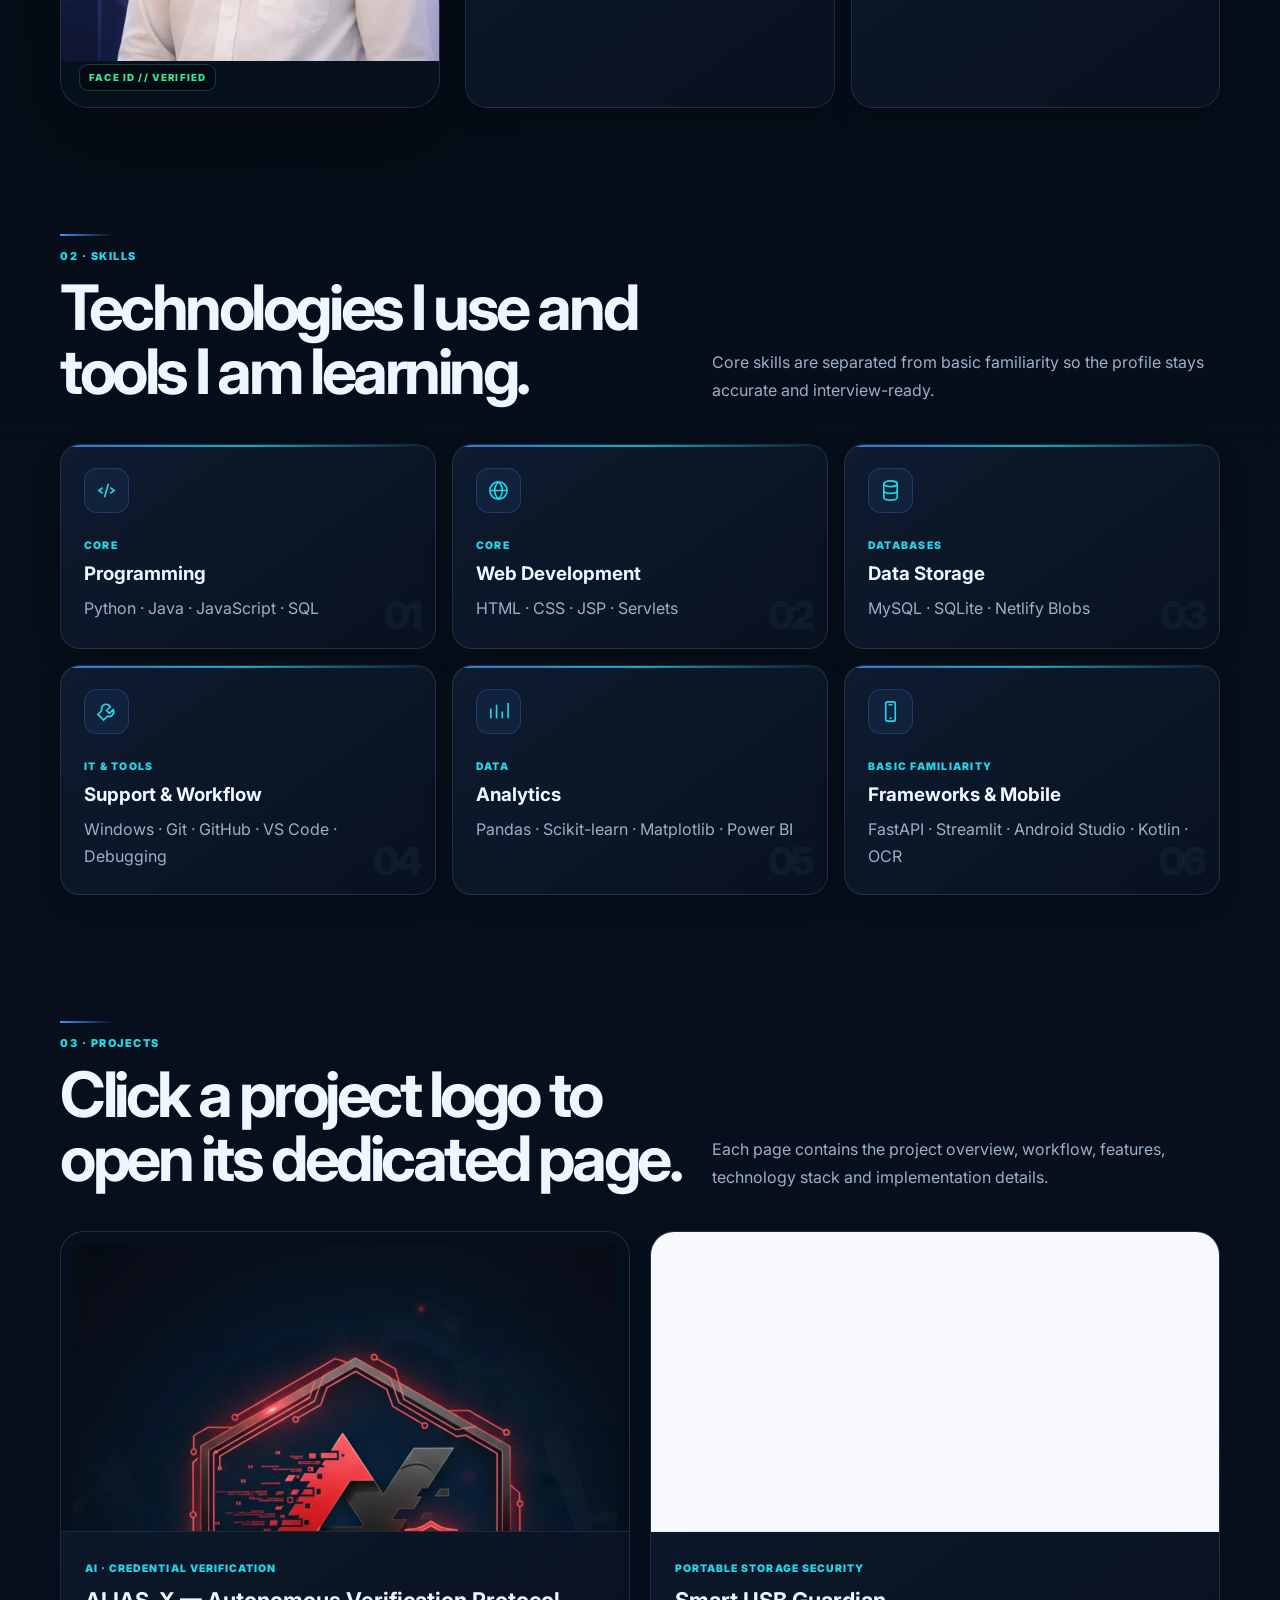
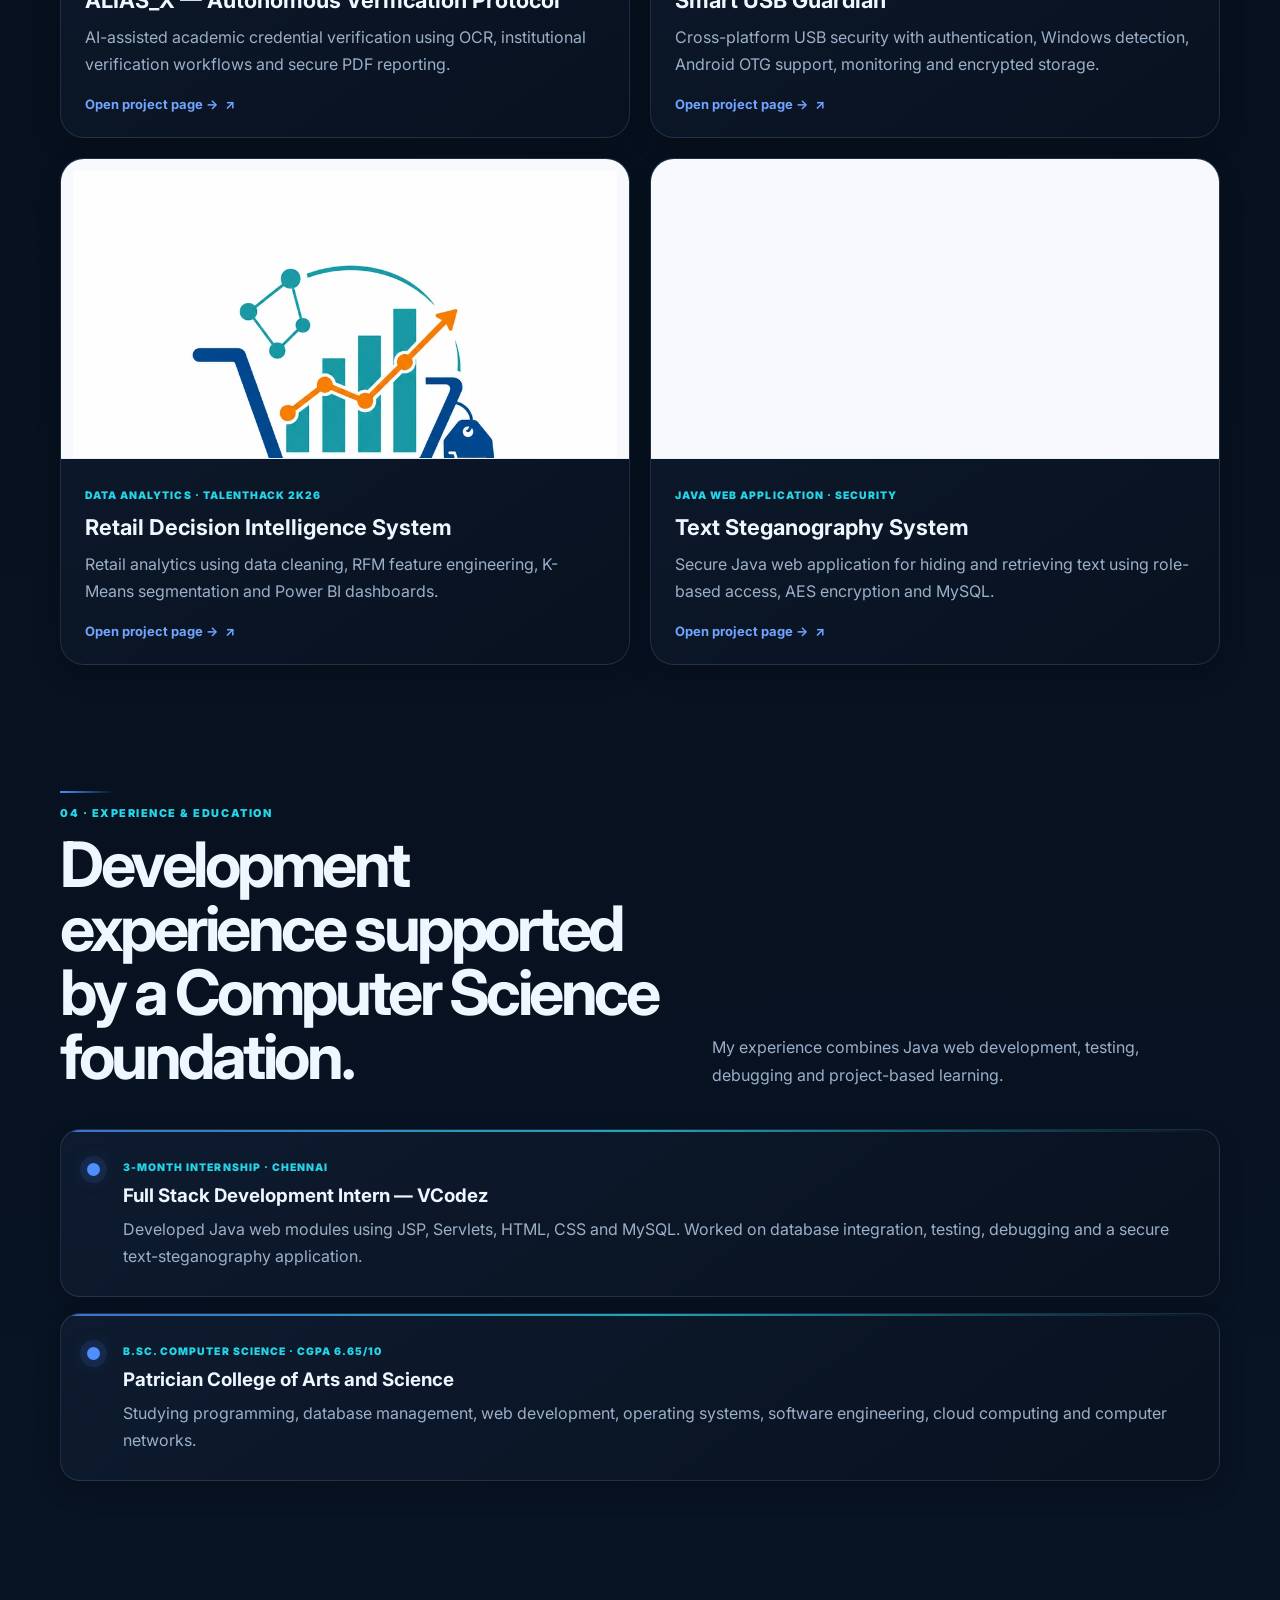
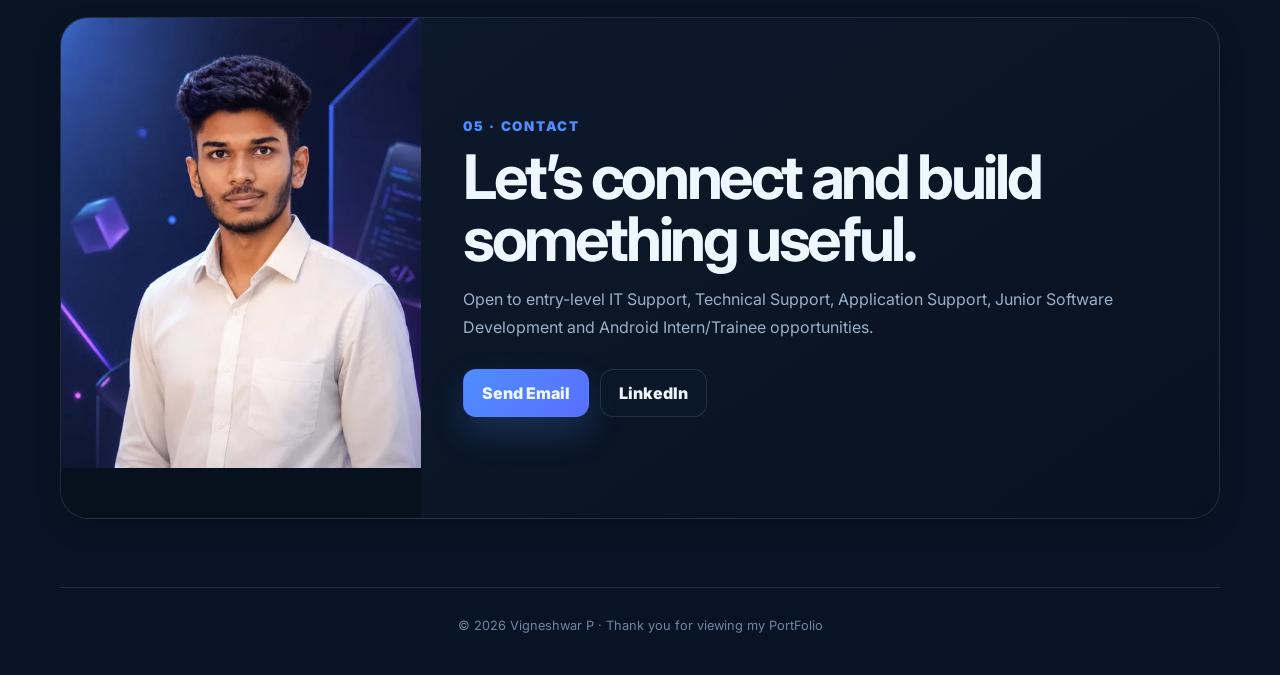
==== commit 261541a2: "Update index.html" ====
--- a/index.html
+++ b/index.html
@@ -103,7 +103,7 @@
 <div class="contact-card reveal"><div class="contact-photo"><img alt="Vigneshwar P" decoding="async" height="900" loading="lazy" sizes="(max-width:620px) 100vw, 360px" src="assets/images/profile-portrait-720.webp" srcset="assets/images/profile-portrait-480.webp 480w, assets/images/profile-portrait-720.webp 720w" width="720"/></div><div class="contact-copy"><small style="color:var(--blue);font-weight:900;letter-spacing:.13em">05 · CONTACT</small><h2>Let’s connect and build something useful.</h2><p>Open to entry-level IT Support, Technical Support, Application Support, Junior Software Development and Android Intern/Trainee opportunities.</p><div class="hero-actions"><a class="btn primary" href="mailto:pvicky6942@gmail.com">Send Email</a><a class="btn" href="https://www.linkedin.com/in/vigneshwar-p" rel="noreferrer" target="_blank">LinkedIn</a></div></div></div>
 </section>
 </main>
-<footer>© <span id="year"></span> Vigneshwar P · Responsive animated portfolio</footer>
+<footer>© <span id="year"></span> Vigneshwar P · Thank you for viewing my PortFolio</footer>
 <script defer="" src="assets/js/main.js?v=responsive-3"></script>
 </body>
-</html>+</html>
--- a/assets/css/main.css
+++ b/assets/css/main.css
@@ -144,20 +144,23 @@
   }
   .hero-copy{order:1;width:100%;max-width:720px;margin-inline:auto;text-align:center;overflow:visible}
   .hero-visual{order:2;width:100%;min-height:0;display:block}
-  .hero-frame{
-    width:min(100%,360px);
-    height:auto;
-    aspect-ratio:760/1350;
-    margin-inline:auto;
-    border-radius:28px;
-  }
-  .hero-frame img{
-    width:100%;
-    height:100%;
-    padding:0;
-    object-fit:contain;
-    object-position:center center;
-  }
+  .hero-frame {
+    width: min(100%, 360px);
+    height: auto !important;
+    aspect-ratio: 760 / 1350;
+    margin-inline: auto;
+    overflow: hidden;
+    border-radius: 28px;
+}
+
+.hero-frame img {
+    display: block;
+    width: 100%;
+    height: 100%;
+    padding: 0 !important;
+    object-fit: cover;
+    object-position: center center;
+}
   .hero-frame::after{left:14px;bottom:14px}
   .hero-orb,.hero-visual::before,.hero-visual::after,.hud-chip{display:none!important}
   .hero h1{max-width:100%;font-size:clamp(3.15rem,12vw,5.2rem);line-height:.9;overflow-wrap:normal}
@@ -238,3 +241,27 @@
 @media(max-width:360px){
   .hero h1{font-size:clamp(2.45rem,12.5vw,2.8rem)}
 }
+/* Windows/Desktop profile-image fit */
+@media (min-width: 931px) {
+    .hero-visual {
+        min-height: 720px;
+    }
+
+    .hero-frame {
+        width: min(390px, 36vw);
+        height: auto !important;
+        aspect-ratio: 760 / 1350;
+        margin-inline: auto;
+        overflow: hidden;
+        border-radius: 34px;
+    }
+
+    .hero-frame img {
+        display: block;
+        width: 100%;
+        height: 100%;
+        padding: 0 !important;
+        object-fit: cover;
+        object-position: center center;
+    }
+}
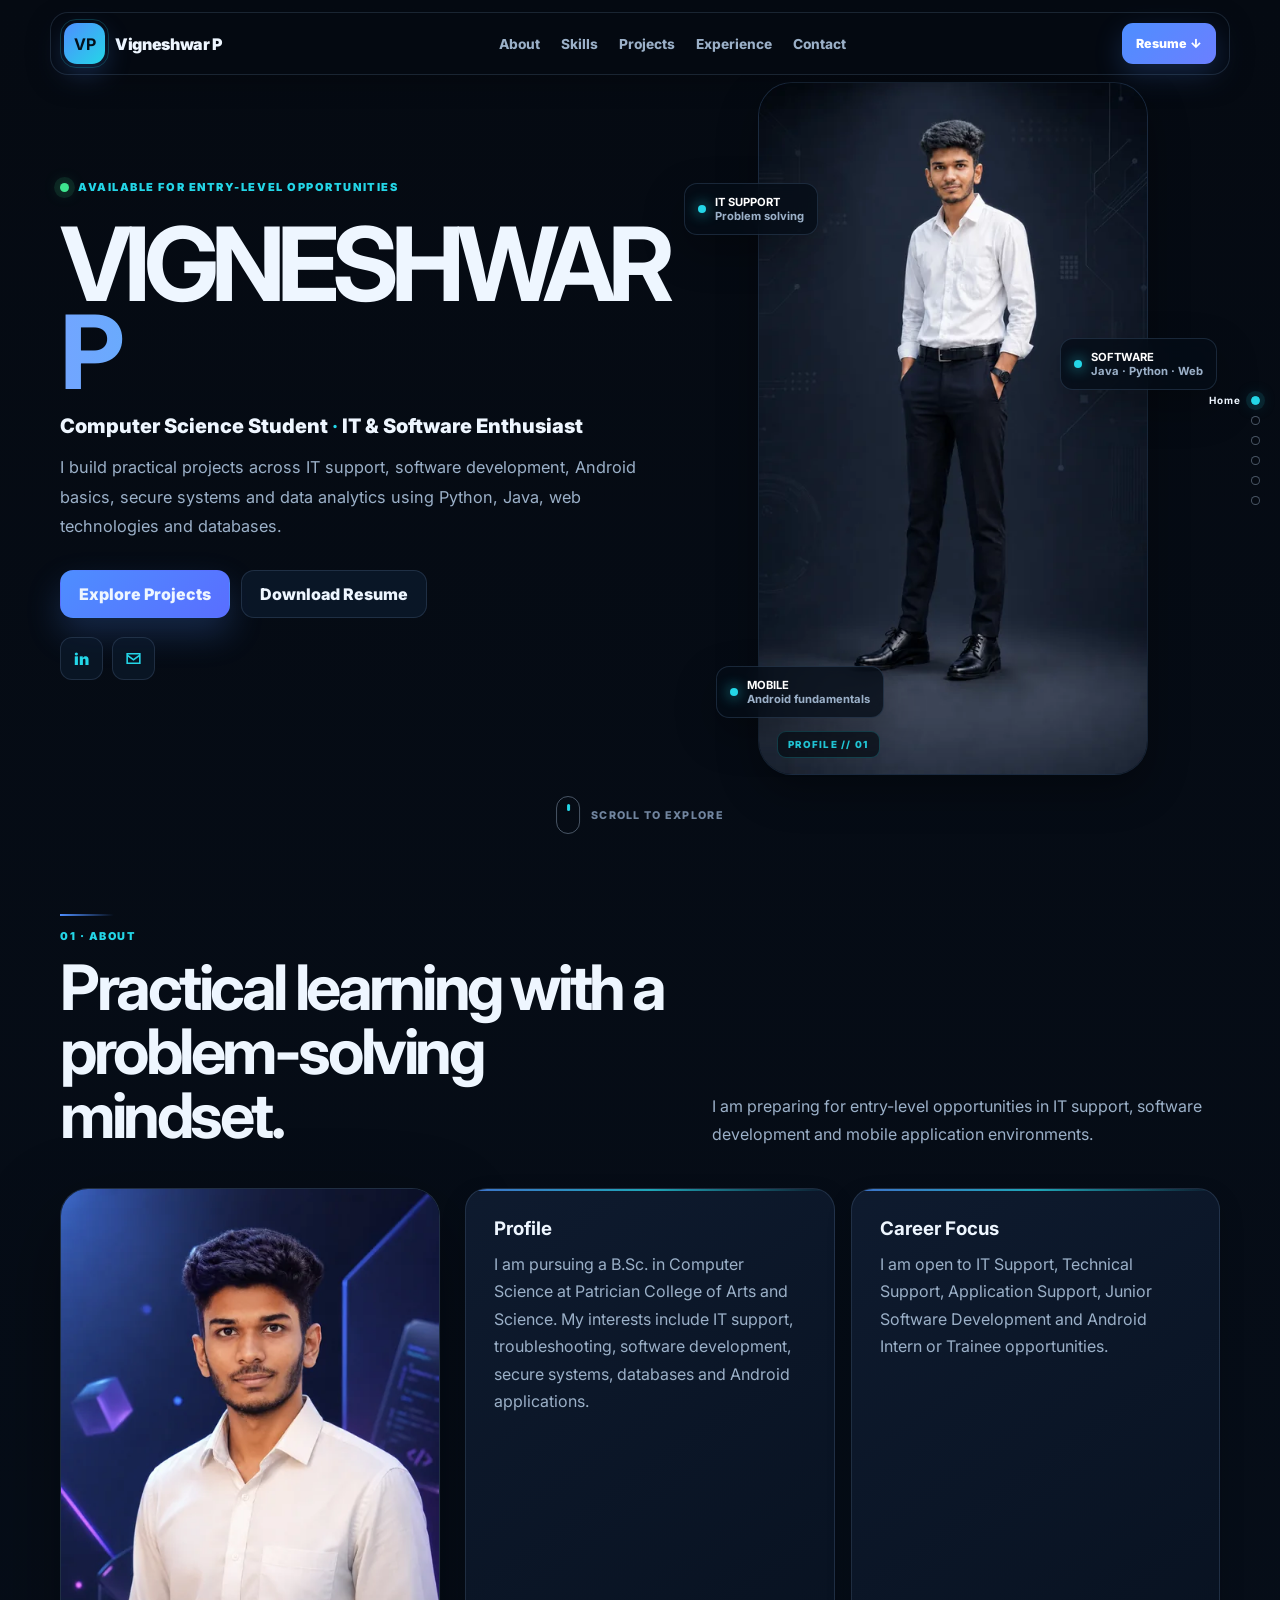
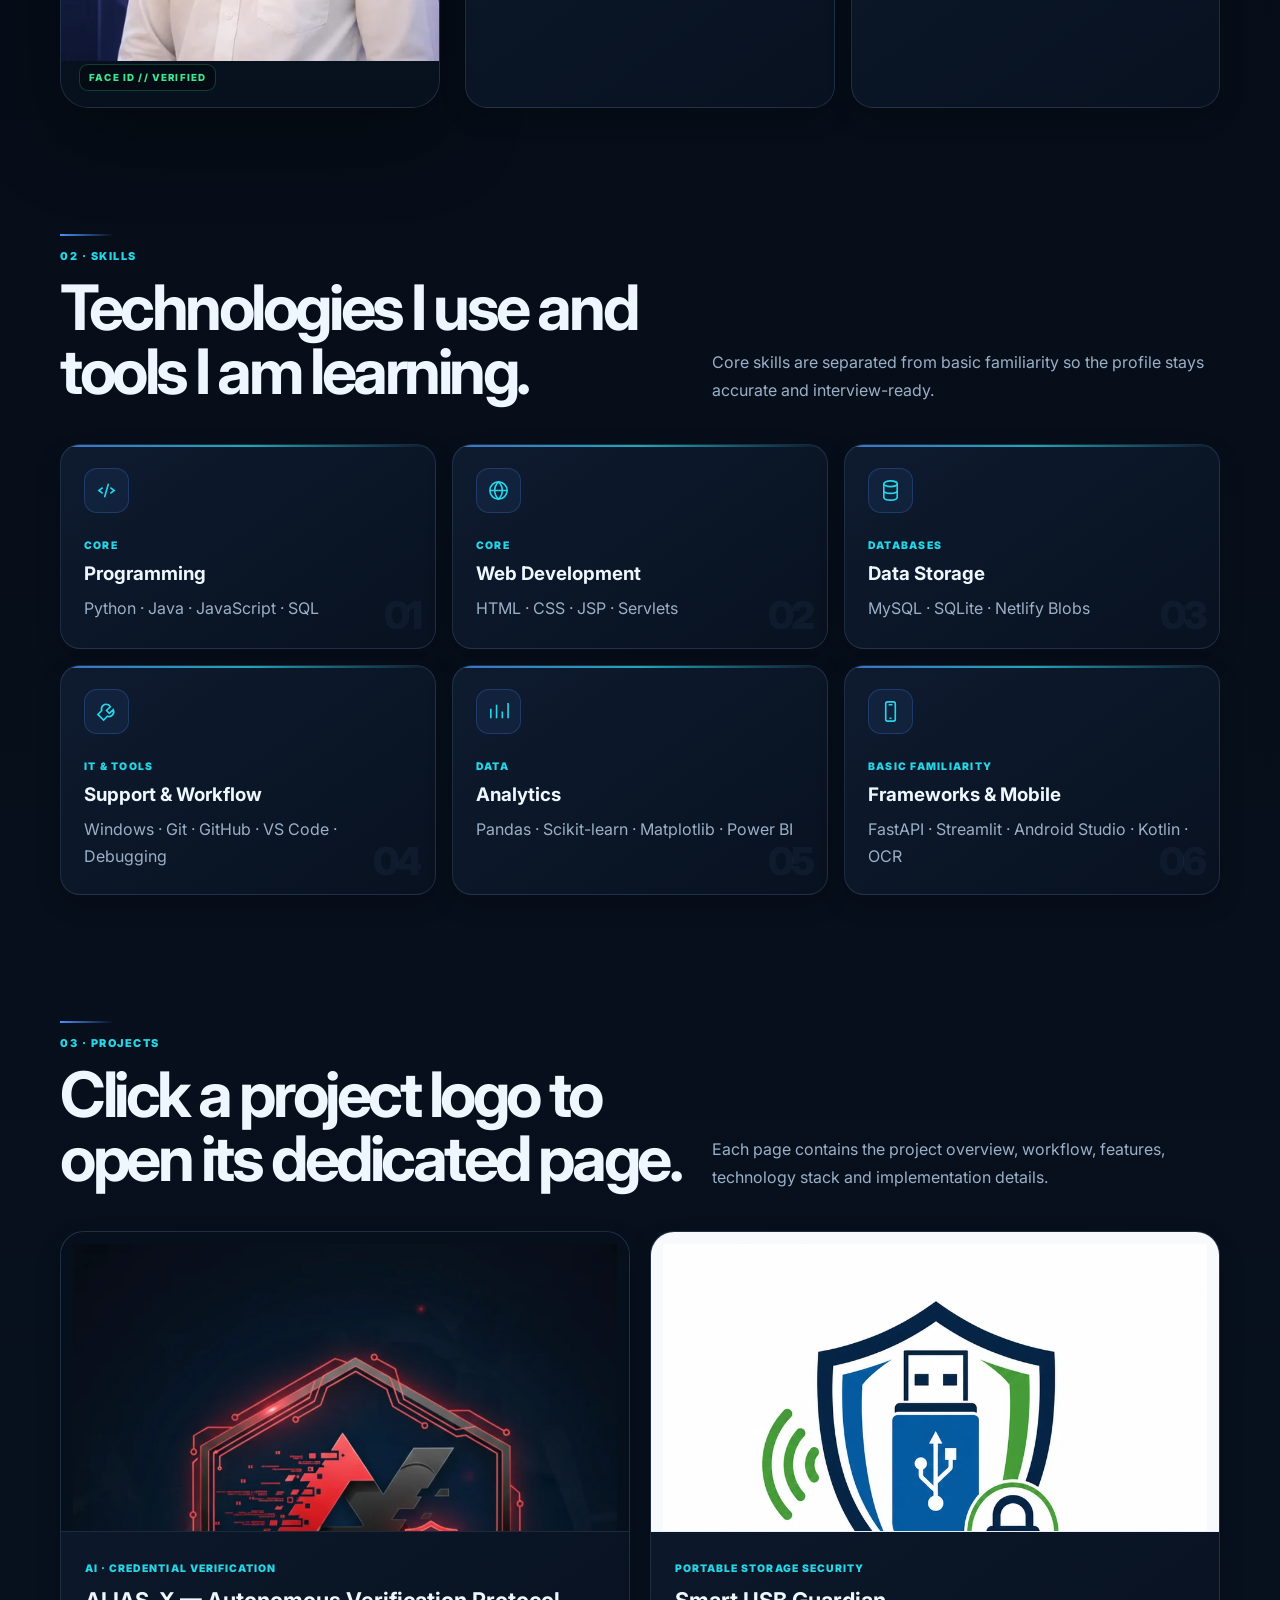
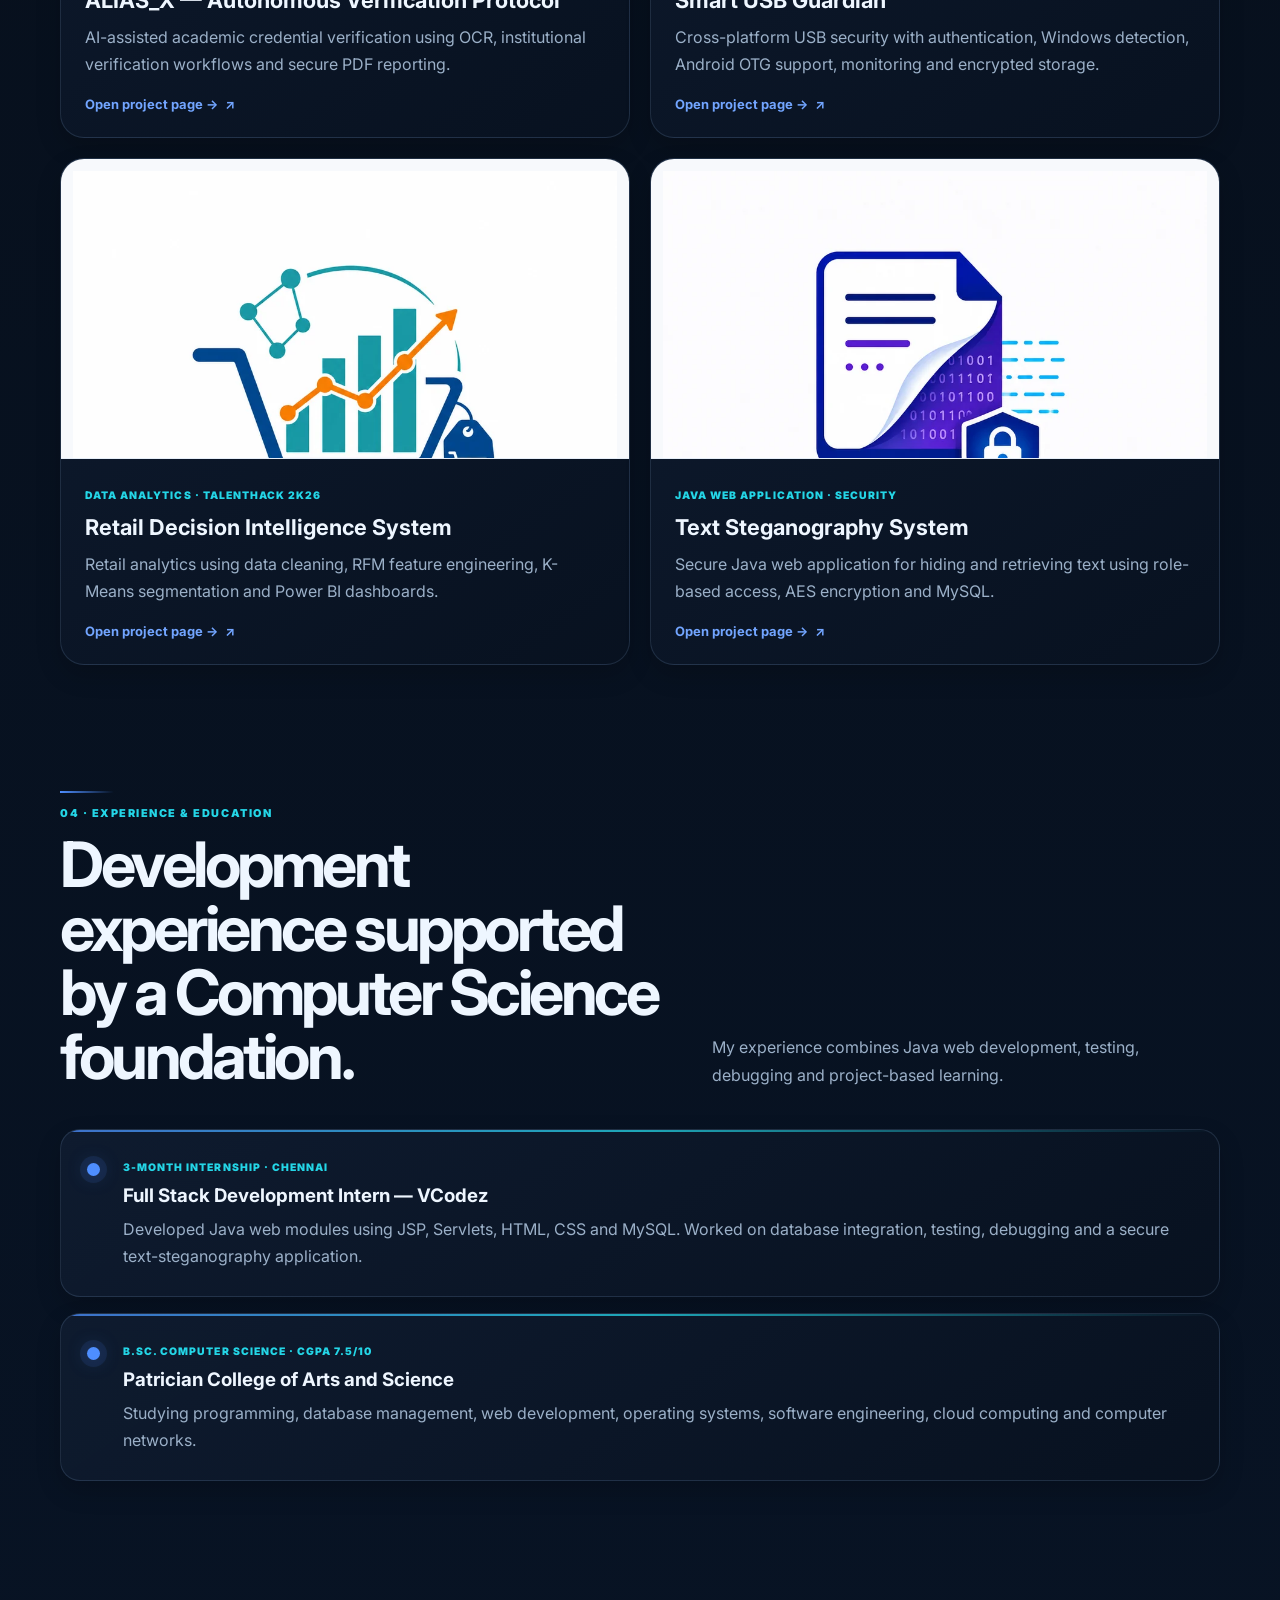
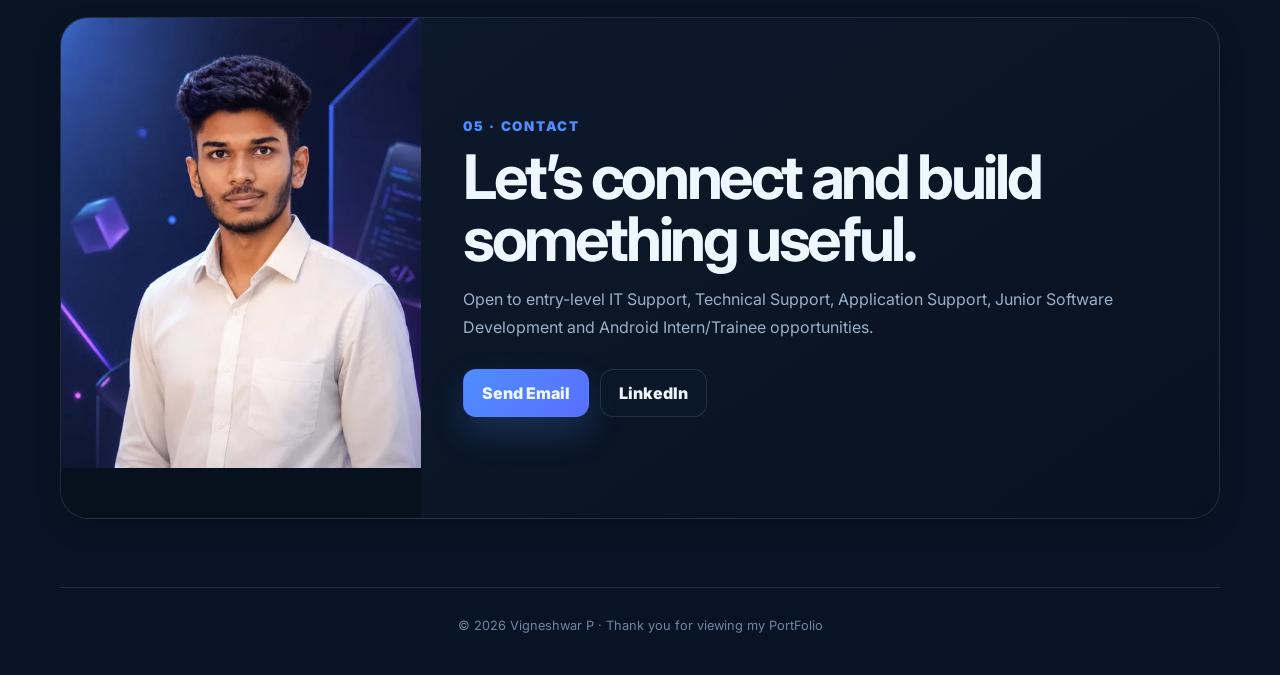
==== commit 5f4432fe: "Update index.html" ====
--- a/index.html
+++ b/index.html
@@ -96,7 +96,7 @@
 <div class="section-head reveal"><div><small>04 · EXPERIENCE &amp; EDUCATION</small><h2>Development experience supported by a Computer Science foundation.</h2></div><p>My experience combines Java web development, testing, debugging and project-based learning.</p></div>
 <div class="timeline stagger">
 <article><small>3-MONTH INTERNSHIP · CHENNAI</small><h3>Full Stack Development Intern — VCodez</h3><p>Developed Java web modules using JSP, Servlets, HTML, CSS and MySQL. Worked on database integration, testing, debugging and a secure text-steganography application.</p></article>
-<article><small>B.SC. COMPUTER SCIENCE · CGPA 6.65/10</small><h3>Patrician College of Arts and Science</h3><p>Studying programming, database management, web development, operating systems, software engineering, cloud computing and computer networks.</p></article>
+<article><small>B.SC. COMPUTER SCIENCE · CGPA 7.5/10</small><h3>Patrician College of Arts and Science</h3><p>Studying programming, database management, web development, operating systems, software engineering, cloud computing and computer networks.</p></article>
 </div>
 </section>
 <section class="section" id="contact">
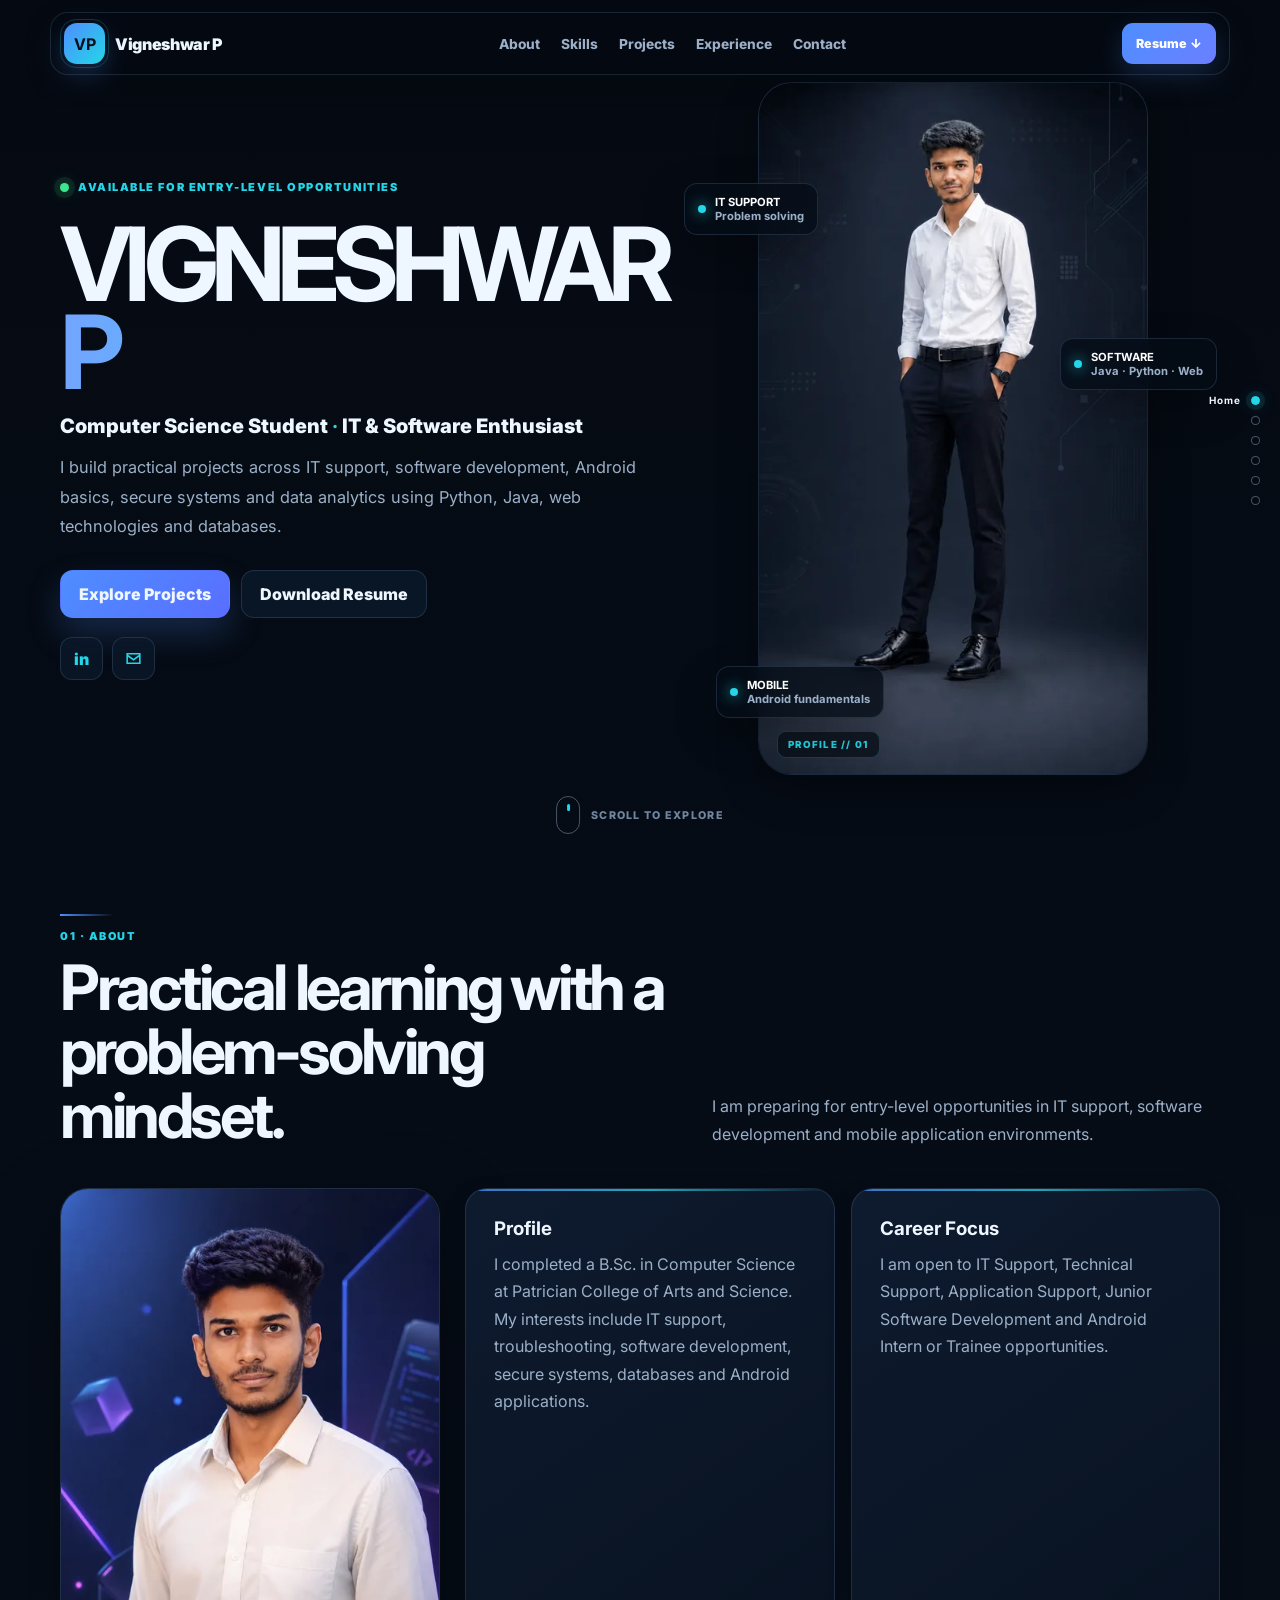
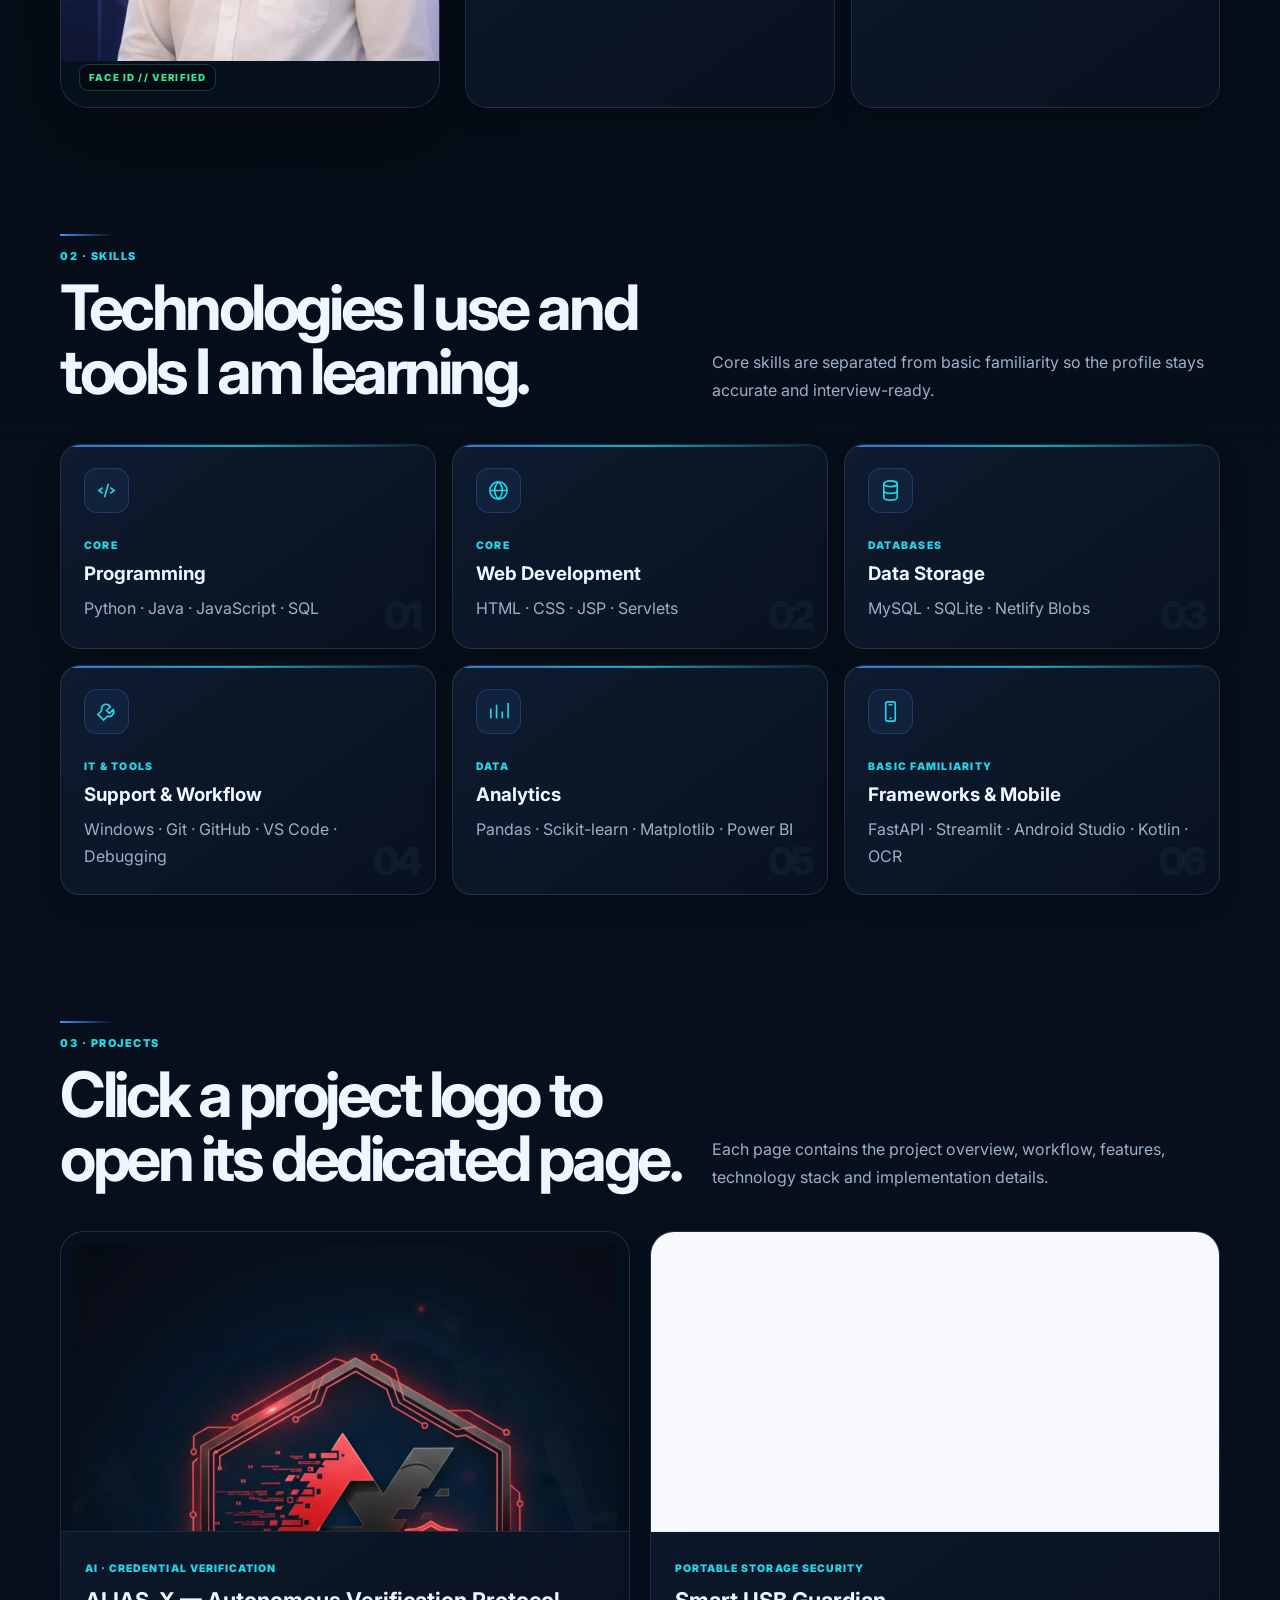
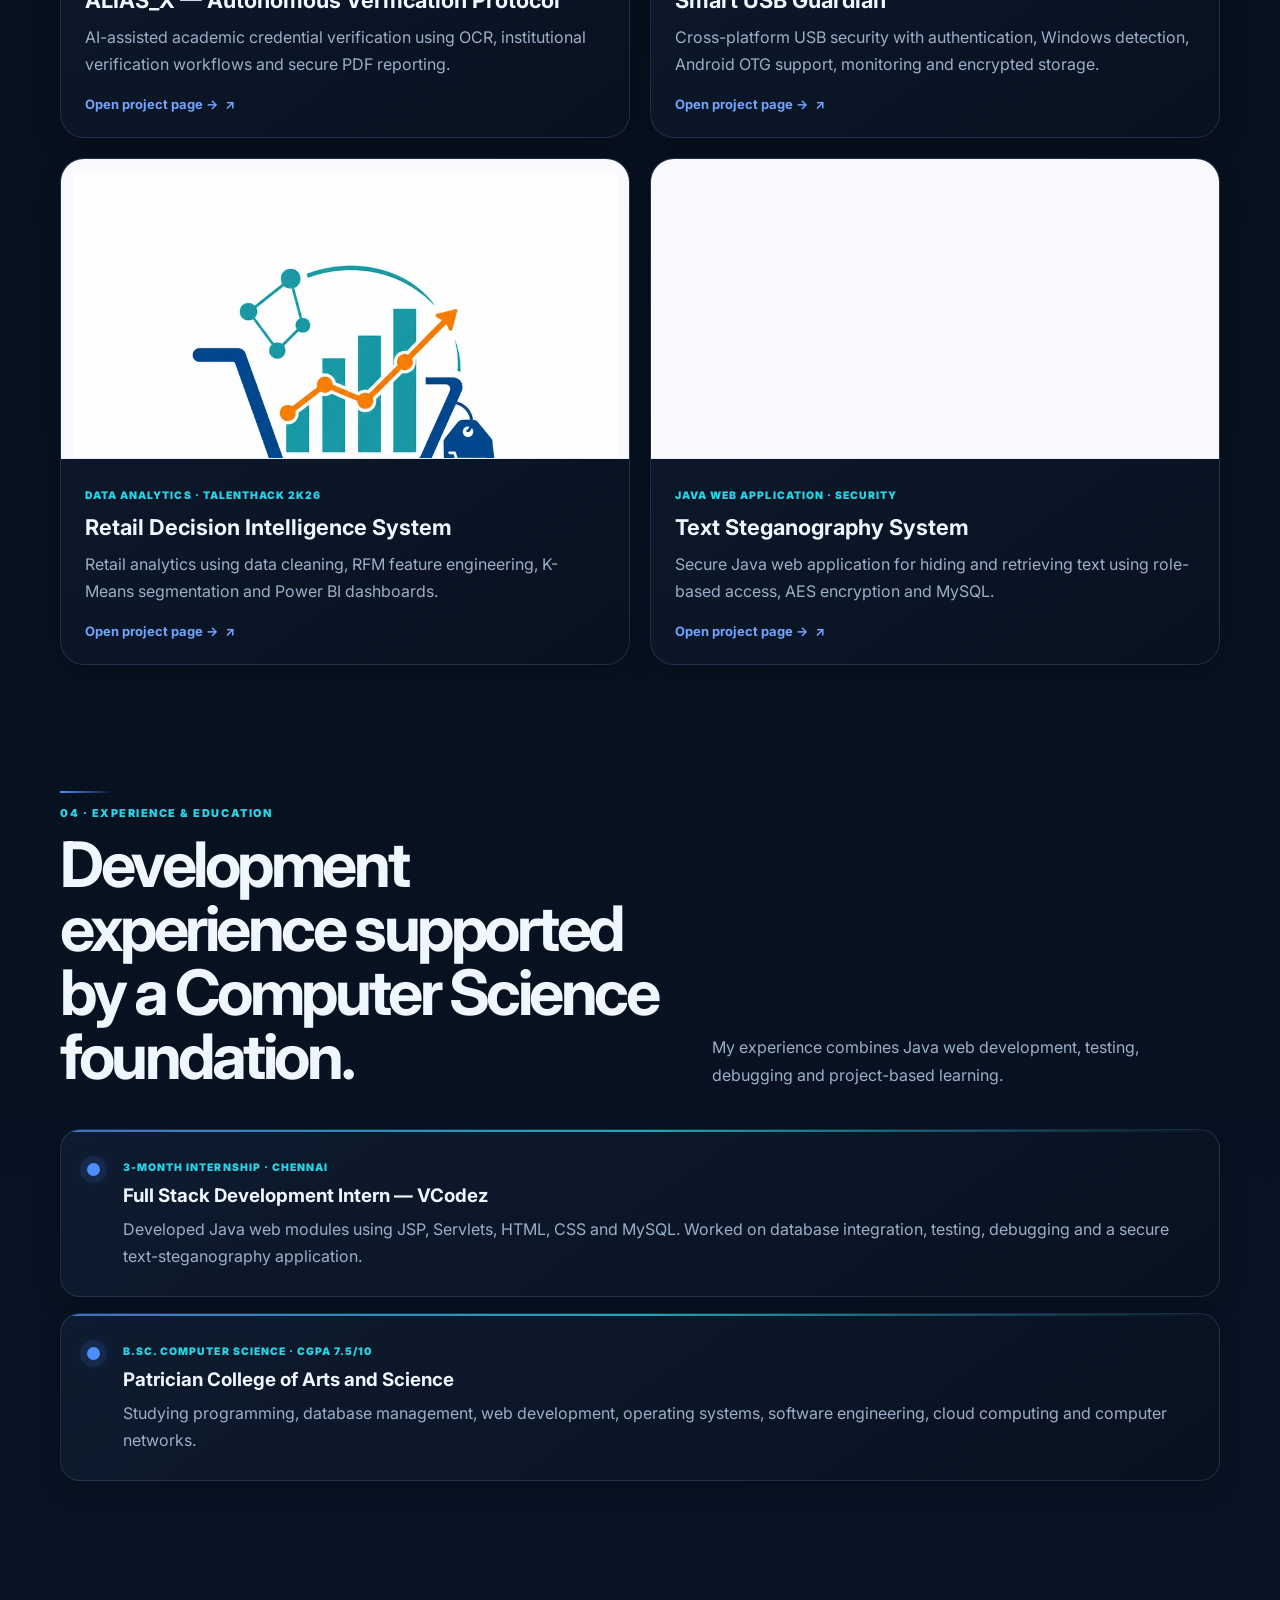
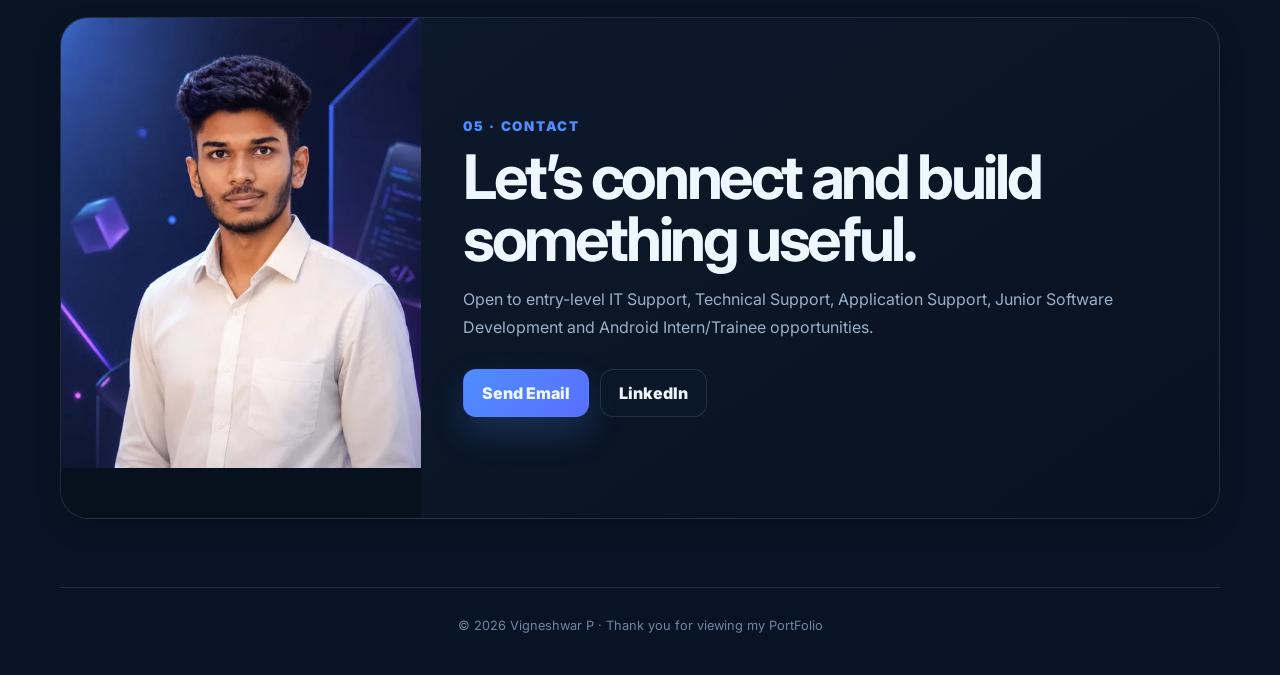
==== commit 39355b48: "Update profile education status in index.html" ====
--- a/index.html
+++ b/index.html
@@ -37,7 +37,7 @@
 <div class="about-grid">
 <div class="about-photo reveal"><img alt="Vigneshwar P portrait" decoding="async" height="900" loading="lazy" sizes="(max-width:620px) 100vw, 360px" src="assets/images/profile-portrait-720.webp" srcset="assets/images/profile-portrait-480.webp 480w, assets/images/profile-portrait-720.webp 720w" width="720"/></div>
 <div class="about-content stagger">
-<article class="panel"><h3>Profile</h3><p>I am pursuing a B.Sc. in Computer Science at Patrician College of Arts and Science. My interests include IT support, troubleshooting, software development, secure systems, databases and Android applications.</p></article>
+<article class="panel"><h3>Profile</h3><p>I completed a B.Sc. in Computer Science at Patrician College of Arts and Science. My interests include IT support, troubleshooting, software development, secure systems, databases and Android applications.</p></article>
 <article class="panel"><h3>Career Focus</h3><p>I am open to IT Support, Technical Support, Application Support, Junior Software Development and Android Intern or Trainee opportunities.</p></article>
 </div>
 </div>
